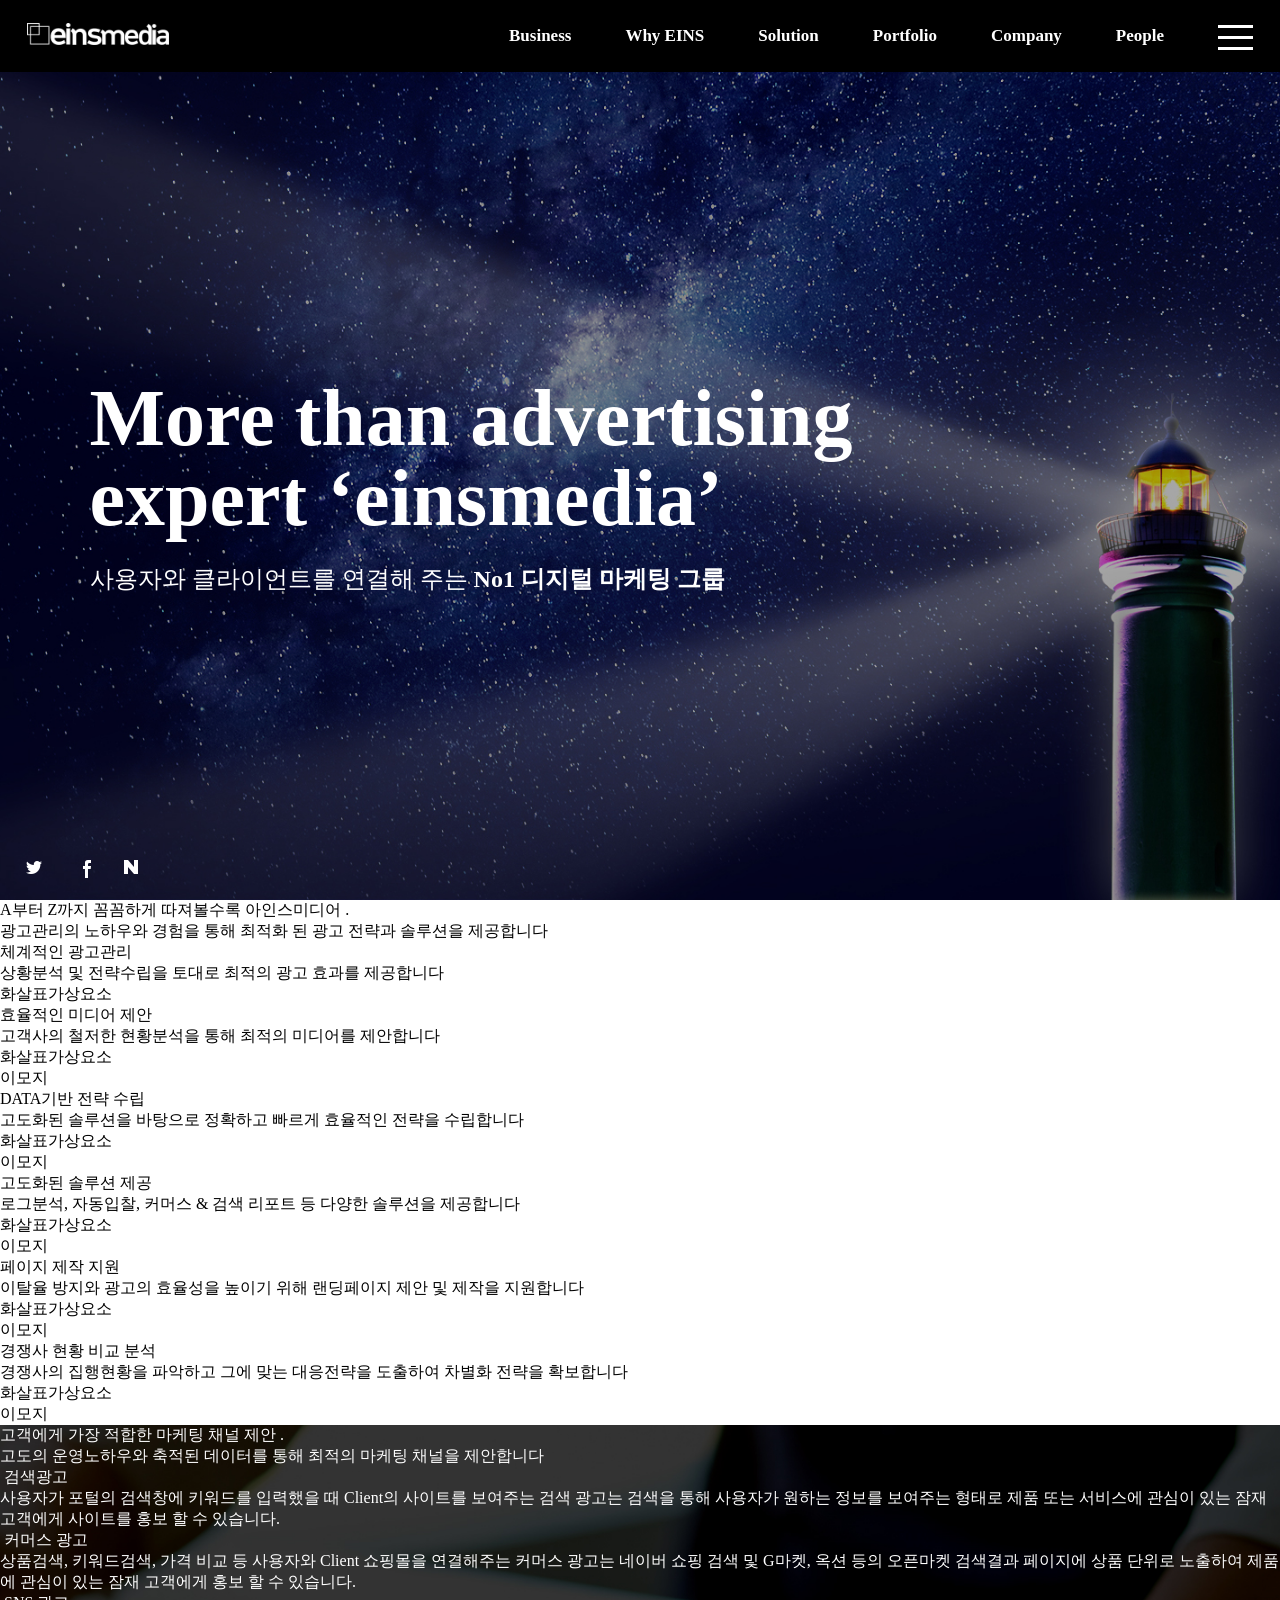
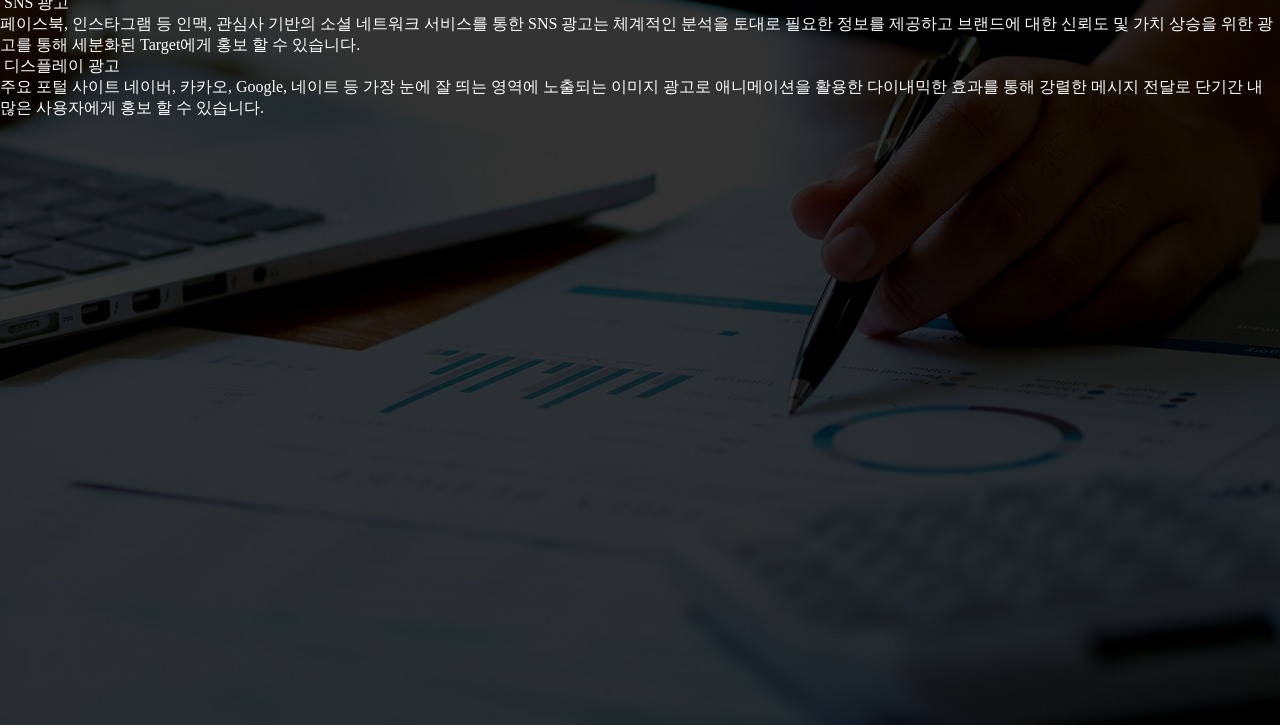
==== ClonePage/index.html @ e65592a7 "ClonePage" ====
<!DOCTYPE html>
<html lang="ko">
<head>
    <meta charset="UTF-8">
    <meta name="viewport" content="width=device-width, initial-scale=1.0">
    <title>Clone page</title>
    <link rel="stylesheet" href="./css/common.css">  
</head>
<body>
    <header class="header">
      <div class="logo-wrap">
        <a href="#">
          <img src="images/brading_20200506.png" class="logo-image" alt="einsmedialogo">
        </a>
        <ul class="nav">
          <li><a href="#">Business</a></li>
          <li><a href="#">Why EINS</a></li>
          <li> <a href="#">Solution</a></li>
          <li><a href="#">Portfolio</a></li>
          <li><a href="#">Company</a></li>
          <li><a href="#">People</a></li>
          <li><a href="#"><span class="nav-bar"></span></a></li>
        </ul>
      </div>
    </header>

    <section class="bg-img">
      <div class="phrase">
        <h2>More than advertising expert ‘einsmedia’</h2>
        <p>사용자와 클라이언트를 연결해 주는 <strong>No1 디지털 마케팅 그룹</strong></p>
      </div>
      <div class="sns">
        <ul class="sns-list">
          <li>
            <a href="#" target="_blank">
              <img src="images/ic_tw.png" alt="Twitter">
            </a>
          </li>
          <li>
            <a href="#" target="_blank">
              <img src="images/ic_fb.png" alt="Facebook">
            </a>
          </li>
          <li>
            <a href="#" target="_blank">
              <img src="images/ic_nv.png" alt="Naver">
          </li>
        </ul>
      </div>
    </section>
    
    <section class="solution">
      <h2>A부터 Z까지 꼼꼼하게 따져볼수록 아인스미디어 <span>.</span></h2>
      <div class="content-box">
        <div>
          <!--막대기 가상요소 추가  -->
          <p>광고관리의 노하우와 경험을 통해 최적화 된 광고 전략과
            솔루션을 제공합니다</p>
        </div>
        <ul>
          <li>
            <a href="">
              <div>
                <h3>체계적인 광고관리</h3>
                <p>상황분석 및 전략수립을 토대로 최적의 광고 효과를 제공합니다</p>
                <span>화살표가상요소 </span>
              </div>
            </a>
            </li>
            <li>
              <a href="">
                <div>
                  <h3>효율적인 미디어 제안</h3>
                  <p>고객사의 철저한 현황분석을 통해 최적의 미디어를 제안합니다 </p>
                  <div>화살표가상요소 </div>
                  <span>이모지  </span>
                </div>
              </a>
            </li>
            <li>
              <a href="">
                <div>
                  <h3>DATA기반 전략 수립</h3>
                  <p>고도화된 솔루션을 바탕으로 정확하고 빠르게 효율적인 전략을 수립합니다 </p>
                  <div>화살표가상요소 </div>
                  <span>이모지  </span>
                </div>
              </a>
            </li>
            <li>
              <a href="">
                <div>
                  <h3>고도화된 솔루션 제공</h3>
                  <p>로그분석, 자동입찰, 커머스 & 검색 리포트 등 다양한 솔루션을 제공합니다 </p>
                  <div>화살표가상요소 </div>
                  <span>이모지  </span>
                </div>
              </a>
            </li>
            <li>
              <a href="">
                <div>
                  <h3>페이지 제작 지원</h3>
                  <p>이탈율 방지와 광고의 효율성을 높이기 위해 랜딩페이지 제안 및 제작을 지원합니다  </p>
                  <div>화살표가상요소 </div>
                  <span>이모지  </span>
                </div>
              </a>
            </li>
            <li>
              <a href="">
                <div>
                  <h3>경쟁사 현황 비교 분석</h3>
                  <p>경쟁사의 집행현황을 파악하고 그에 맞는 대응전략을 도출하여 차별화 전략을 확보합니다 </p>
                  <div>화살표가상요소 </div>
                  <span>이모지  </span>
                </div>
              </a>
            </li>
  
        </ul>
      </div>
    </section>

    <section class="suggestion">
      <div>
        <div>
          <h2>고객에게 가장 적합한
            마케팅 채널 제안 <span>.</span></h2>
              <!--막대기 가상요소 추가  -->
              <p>고도의 운영노하우와 축적된 데이터를 통해
                최적의 마케팅 채널을 제안합니다</p>
        </div>
        <ul>
          <li>
            <a href="">
              <img src="" alt="">
              <strong>검색광고</strong>
              <p>사용자가 포털의 검색창에 키워드를 입력했을 때 Client의 사이트를 보여주는 검색 광고는 검색을 통해
								사용자가 원하는 정보를 보여주는 형태로 제품 또는 서비스에 관심이 있는 잠재 고객에게 사이트를 홍보 할 수 있습니다.
							</p>
            </a>
          </li>
          <li>
            <a href="">
              <img src="" alt="">
              <strong>커머스 광고</strong>
              <p>상품검색, 키워드검색, 가격 비교 등 사용자와 Client 쇼핑몰을 연결해주는 커머스 광고는 네이버 쇼핑 검색 및
								G마켓, 옥션 등의 오픈마켓 검색결과 페이지에 상품 단위로 노출하여 제품에 관심이 있는 잠재 고객에게 홍보 할 수 있습니다.
							</p>
            </a>
          </li>
          <li>
            <a href="">
              <img src="" alt="">
              <strong>SNS 광고</strong>
              <p>페이스북, 인스타그램 등 인맥, 관심사 기반의 소셜 네트워크 서비스를 통한 SNS 광고는 체계적인 분석을 토대로
								필요한 정보를 제공하고 브랜드에 대한 신뢰도 및 가치 상승을 위한 광고를 통해 세분화된 Target에게 홍보 할 수 있습니다.
							</p>
            </a>
          </li>
          <li>
            <a href="">
              <img src="" alt="">
              <strong>디스플레이 광고</strong>
              <p>주요 포털 사이트 네이버, 카카오, Google, 네이트 등 가장 눈에 잘 띄는 영역에 노출되는 이미지 광고로 애니메이션을 활용한
								다이내믹한 효과를 통해 강렬한 메시지 전달로 단기간 내 많은 사용자에게 홍보 할 수 있습니다.
							</p>
            </a>
          </li>
        </ul>
      </div>

    </section>
</body>
</html>
---- ClonePage/css/common.css ----
@charset "UTF-8";
.logo-wrap a {
  padding: 27px;
}

.nav {
  display: flex;
}

.nav-bar {
  position: relative;
  display: inline-block;
  width: 35px;
  height: 3px;
  background-color: #fff;
  vertical-align: middle;
}

.nav-bar::after {
  content: "";
  position: relative;
  display: inline-block;
  width: 35px;
  height: 3px;
  background-color: #fff;
  bottom: 21px;
}

.nav-bar::before {
  content: "";
  position: relative;
  display: inline-block;
  width: 35px;
  height: 3px;
  background-color: #fff;
  bottom: 23px;
}

.logo-wrap {
  position: fixed;
  width: 100%;
  background: #000;
  height: 72px;
  color: #fff;
  display: flex;
  align-items: center;
  justify-content: space-between;
  font-weight: bold;
  font-size: 17px;
  z-index: 10;
}

.logo-image {
  width: 142px;
  height: 22px;
}

.bg-img {
  background: url(../images/mvis_01.jpg) no-repeat center center/cover;
  height: 100vh;
}

.phrase {
  position: absolute;
  color: white;
  top: 54%;
  left: 38%;
  transform: translateX(-50%) translateY(-50%);
}

.phrase h2 {
  font-size: 5em;
  font-weight: 900;
  line-height: 80px;
}

.phrase p {
  font-size: 1.5em;
  margin-top: 25px;
  font-weight: 500;
}

.phrase strong {
  font-weight: 600;
}

.sns {
  width: 15%;
  position: absolute;
  bottom: 10px;
  left: 5px;
}

.sns-list {
  display: flex;
  justify-content: space-around;
  margin: 8px;
}

.sns-list li a img {
  width: 50%;
}

.suggestion {
  background: url(../images/business_02.jpg) no-repeat center center/cover;
  height: 100vh;
  color: #fff;
}

/* 
    원래 css 주석문
*/
body, h1, h2, h3, h4, h5, h6, p, dl, dt, dd, ul, ol, li,
blockquote, fieldset {
  margin: 0;
  padding: 0;
}

a {
  text-decoration: none;
  color: inherit;
}

mark {
  background-color: transparent;
  color: inherit;
}

h1, h2, h3, h4, h5, h6 {
  font-size: inherit;
}

h1, h2, h3, h4, h5, h6, strong, b, th {
  font-weight: inherit;
}

ul, ol, li {
  list-style: none;
}

i, em, address {
  font-style: inherit;
}

table {
  border-spacing: 0;
  border-collapse: collapse;
}

th, td {
  border: 1px solid red;
}

fieldset {
  border: none;
  /* border:0 */
  /* border: width style color */
}

input[type=text]::placeholder {
  color: olive;
  font-style: italic;
}

input[type=text]:focus {
  background-color: olive;
  color: #fff;
}

button {
  cursor: pointer;
}

.blind, hr, legend {
  position: absolute;
  clip: rect(0 0 0 0);
  width: 1px;
  height: 1px;
  margin: -1px;
  overflow: hidden;
}

q:before,
q:after {
  content: "";
}

/*# sourceMappingURL=common.css.map */
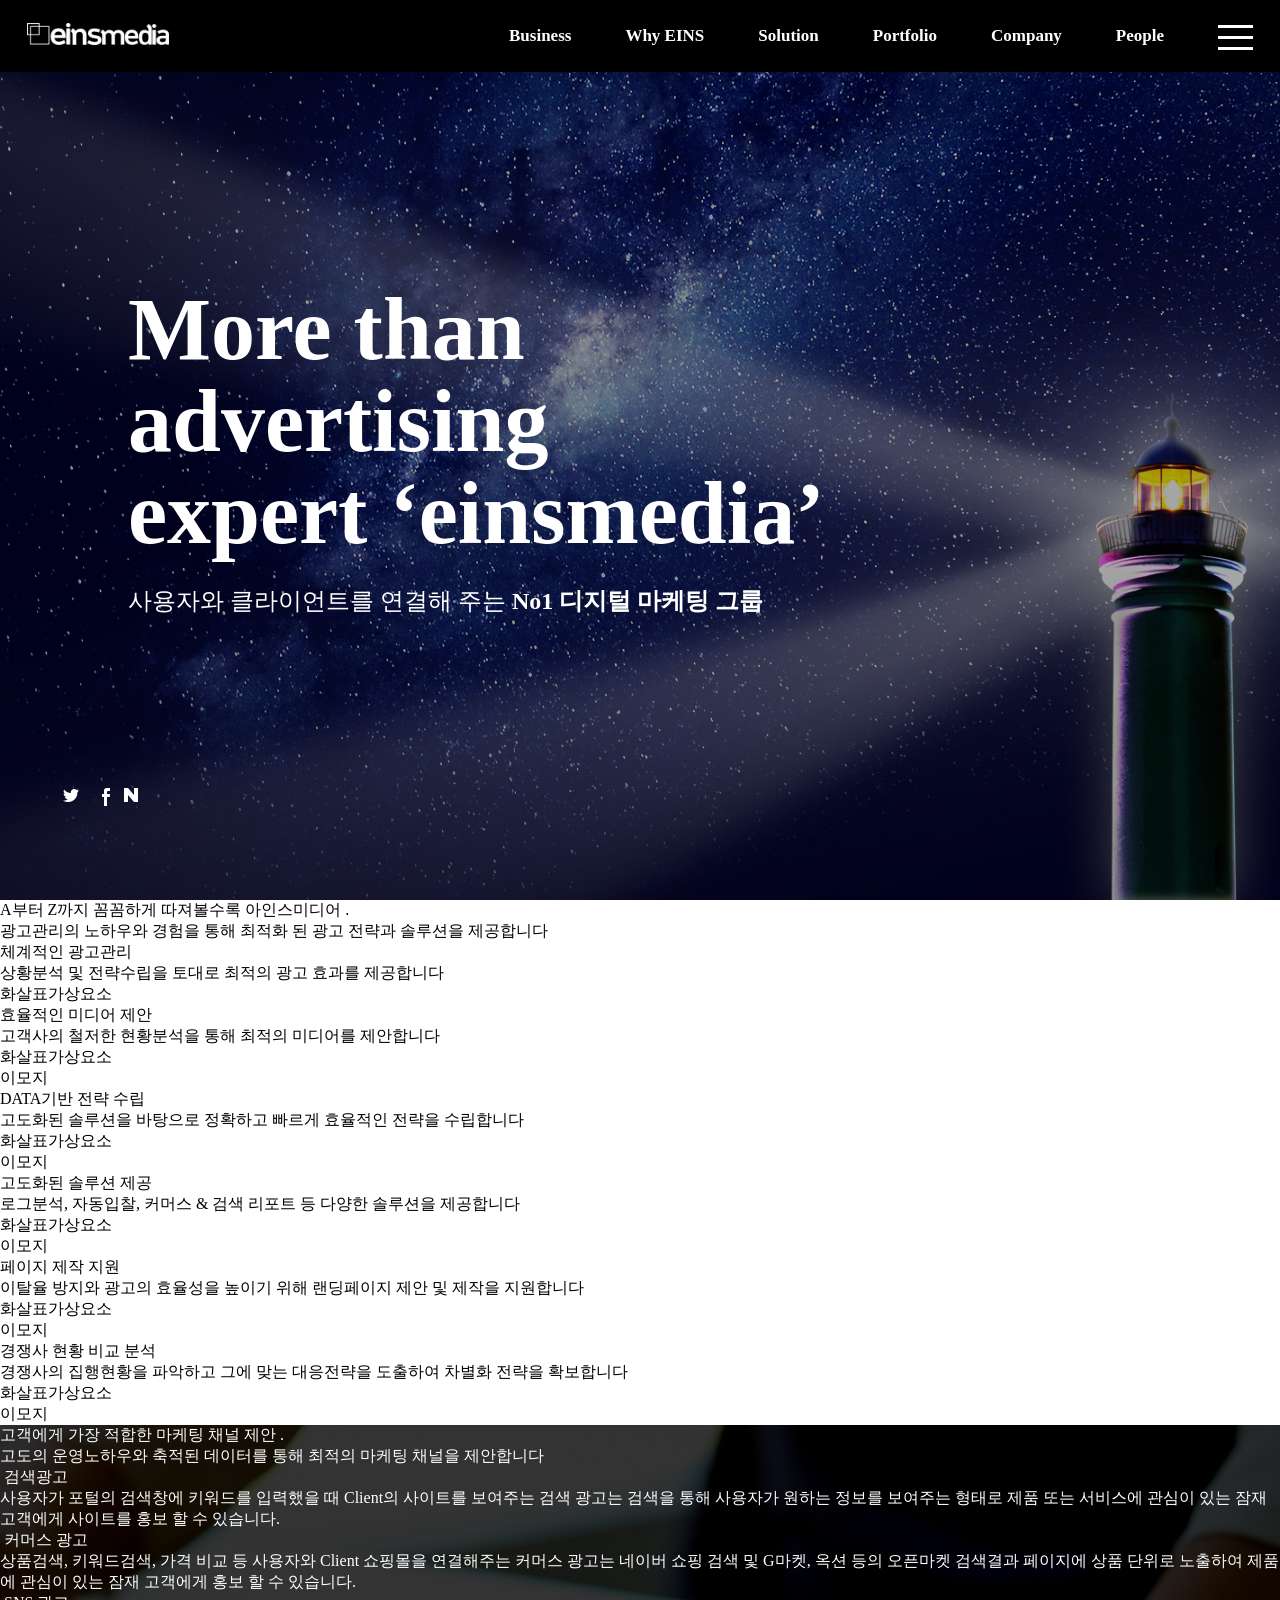
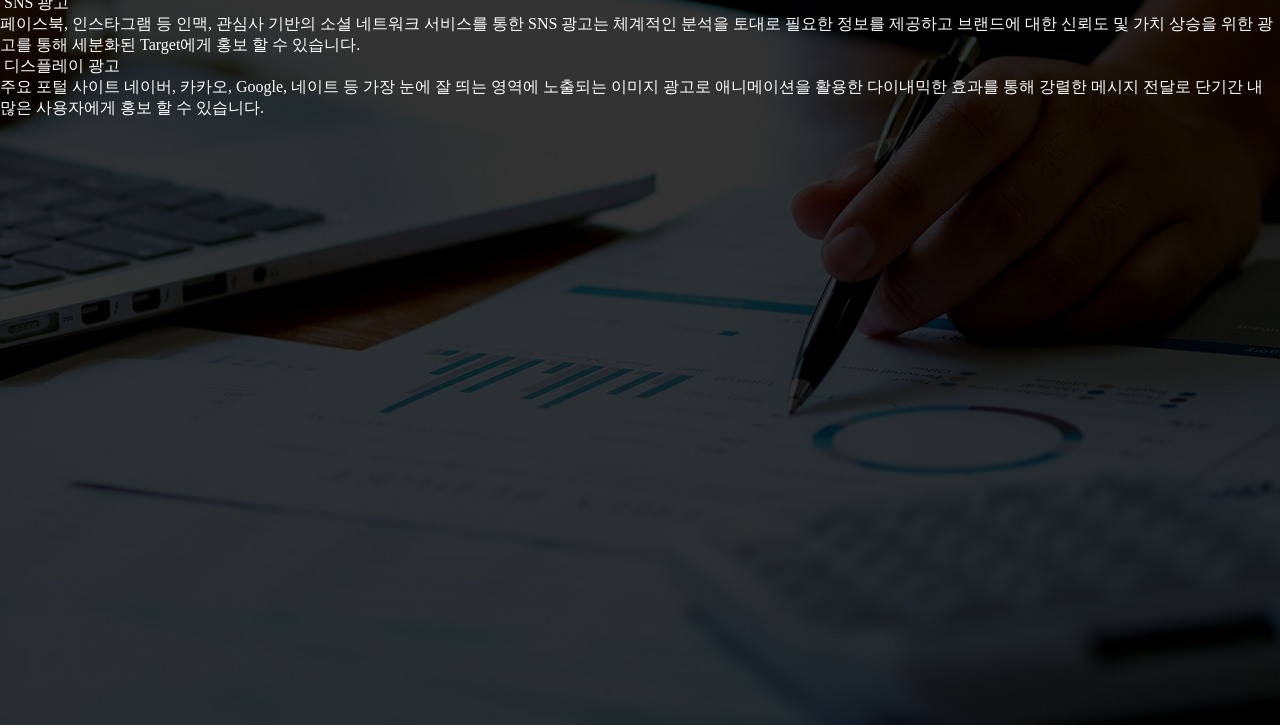
==== commit 5fe42e5b: "ClonePage" ====
--- a/ClonePage/index.html
+++ b/ClonePage/index.html
@@ -26,7 +26,7 @@
 
     <section class="bg-img">
       <div class="phrase">
-        <h2>More than advertising expert ‘einsmedia’</h2>
+        <h2>More than advertising <br> expert ‘einsmedia’</h2>
         <p>사용자와 클라이언트를 연결해 주는 <strong>No1 디지털 마케팅 그룹</strong></p>
       </div>
       <div class="sns">
@@ -170,7 +170,6 @@
           </li>
         </ul>
       </div>
-
     </section>
 </body>
 </html>
--- a/ClonePage/css/common.css
+++ b/ClonePage/css/common.css
@@ -63,15 +63,15 @@
 .phrase {
   position: absolute;
   color: white;
-  top: 54%;
-  left: 38%;
+  top: 50%;
+  left: 40%;
   transform: translateX(-50%) translateY(-50%);
 }
 
 .phrase h2 {
-  font-size: 5em;
+  font-size: 5.5em;
   font-weight: 900;
-  line-height: 80px;
+  line-height: 92px;
 }
 
 .phrase p {
@@ -87,14 +87,14 @@
 .sns {
   width: 15%;
   position: absolute;
-  bottom: 10px;
-  left: 5px;
+  bottom: 45px;
+  left: 15px;
 }
 
 .sns-list {
   display: flex;
   justify-content: space-around;
-  margin: 8px;
+  margin: 45px;
 }
 
 .sns-list li a img {
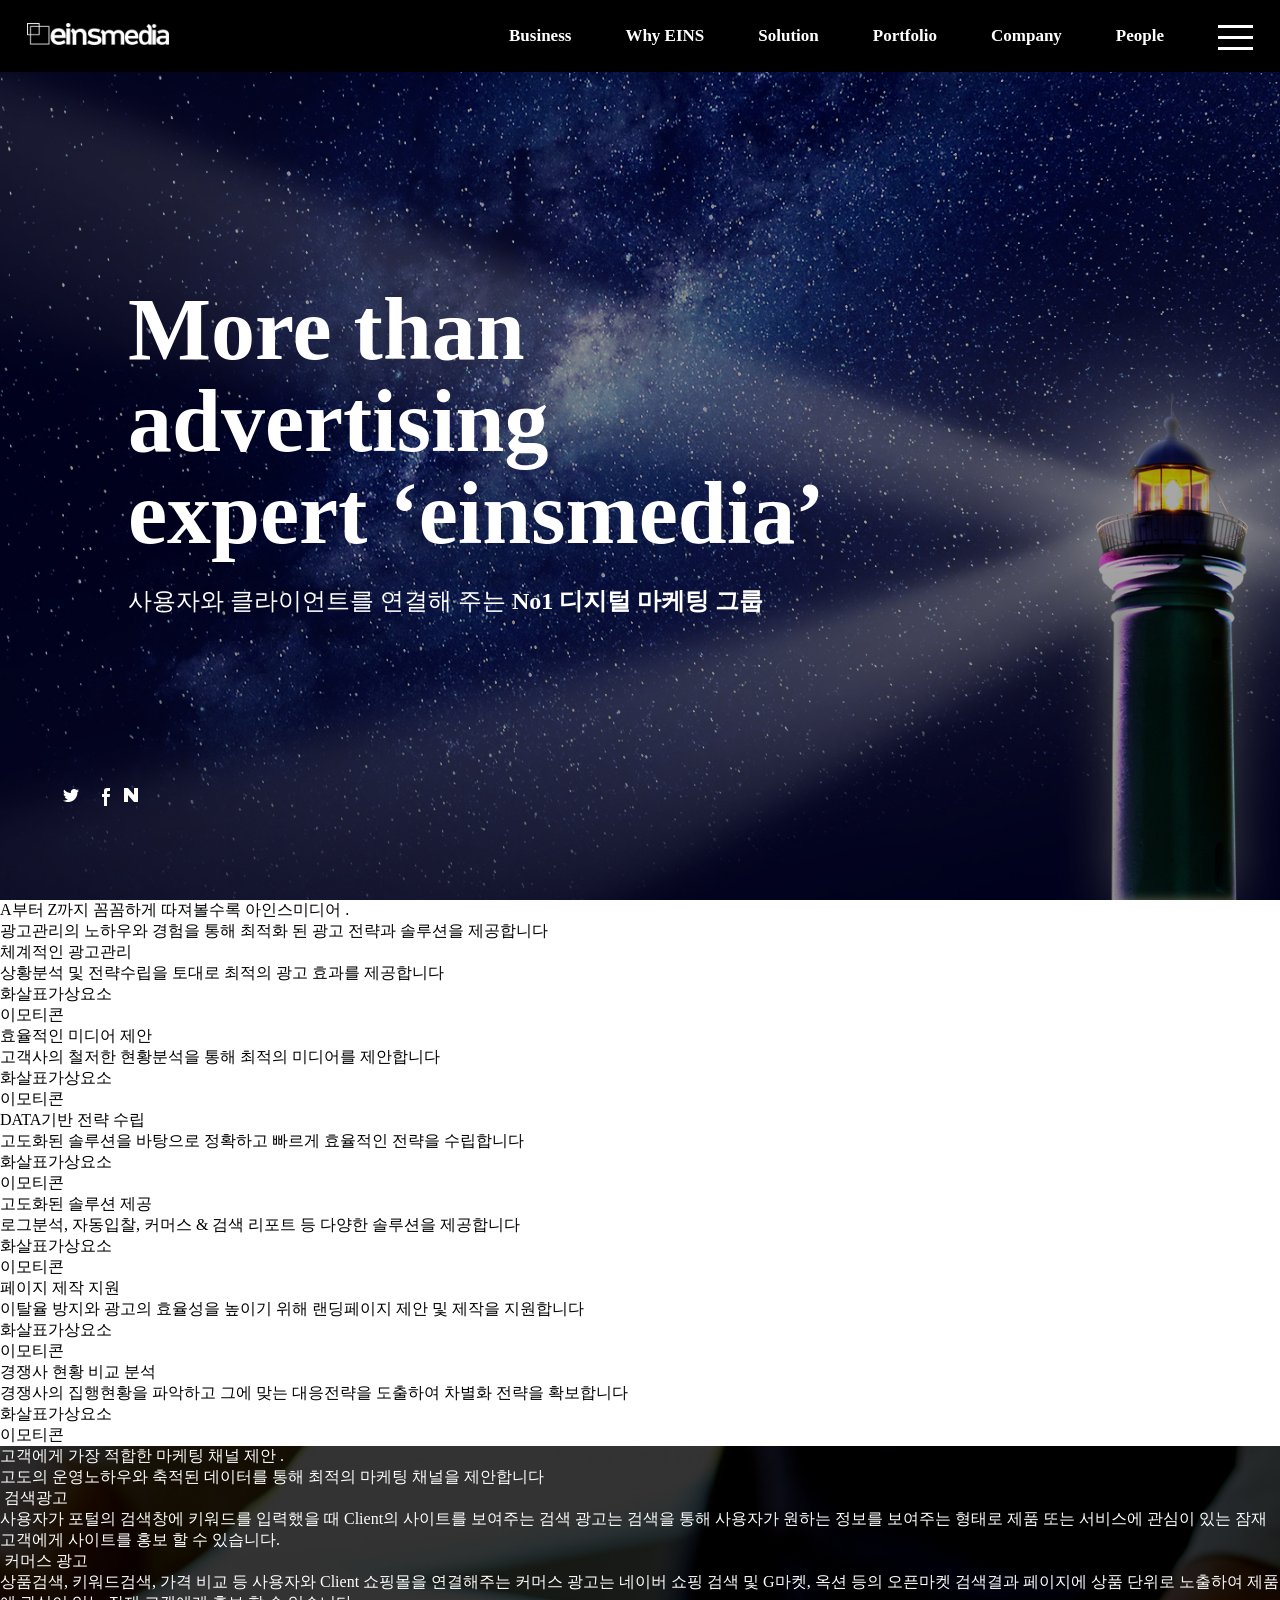
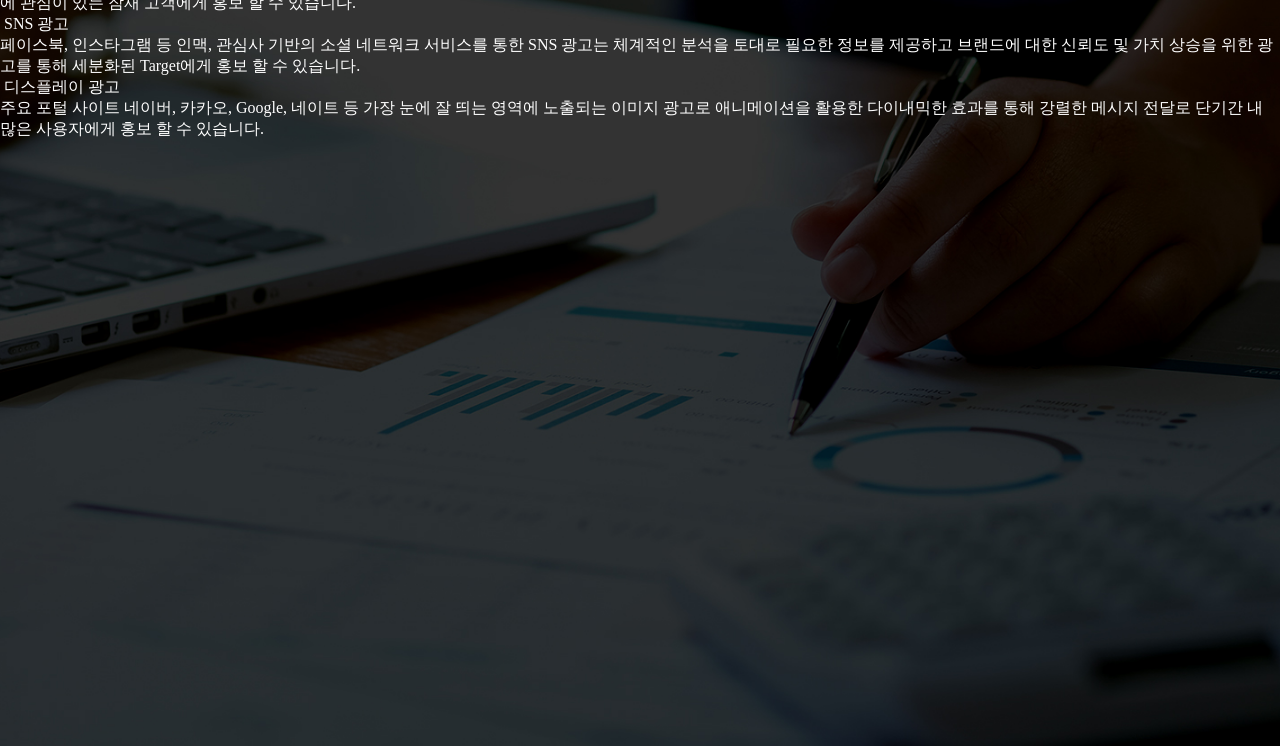
==== commit 6bf47d3c: "🔥 removecode" ====
--- a/ClonePage/index.html
+++ b/ClonePage/index.html
@@ -7,10 +7,10 @@
     <link rel="stylesheet" href="./css/common.css">  
 </head>
 <body>
-    <header class="header">
+    <header>
       <div class="logo-wrap">
         <a href="#">
-          <img src="images/brading_20200506.png" class="logo-image" alt="einsmedialogo">
+          <img src="images/brading_20200506.png" class="logo-image" alt="로고이미지">
         </a>
         <ul class="nav">
           <li><a href="#">Business</a></li>
@@ -63,7 +63,8 @@
               <div>
                 <h3>체계적인 광고관리</h3>
                 <p>상황분석 및 전략수립을 토대로 최적의 광고 효과를 제공합니다</p>
-                <span>화살표가상요소 </span>
+                <div>화살표가상요소 </div>
+                <span>이모티콘</span>
               </div>
             </a>
             </li>
@@ -73,7 +74,7 @@
                   <h3>효율적인 미디어 제안</h3>
                   <p>고객사의 철저한 현황분석을 통해 최적의 미디어를 제안합니다 </p>
                   <div>화살표가상요소 </div>
-                  <span>이모지  </span>
+                  <span>이모티콘</span>
                 </div>
               </a>
             </li>
@@ -83,7 +84,7 @@
                   <h3>DATA기반 전략 수립</h3>
                   <p>고도화된 솔루션을 바탕으로 정확하고 빠르게 효율적인 전략을 수립합니다 </p>
                   <div>화살표가상요소 </div>
-                  <span>이모지  </span>
+                  <span>이모티콘 </span>
                 </div>
               </a>
             </li>
@@ -93,7 +94,7 @@
                   <h3>고도화된 솔루션 제공</h3>
                   <p>로그분석, 자동입찰, 커머스 & 검색 리포트 등 다양한 솔루션을 제공합니다 </p>
                   <div>화살표가상요소 </div>
-                  <span>이모지  </span>
+                  <span>이모티콘</span>
                 </div>
               </a>
             </li>
@@ -103,7 +104,7 @@
                   <h3>페이지 제작 지원</h3>
                   <p>이탈율 방지와 광고의 효율성을 높이기 위해 랜딩페이지 제안 및 제작을 지원합니다  </p>
                   <div>화살표가상요소 </div>
-                  <span>이모지  </span>
+                  <span>이모티콘</span>
                 </div>
               </a>
             </li>
@@ -113,11 +114,10 @@
                   <h3>경쟁사 현황 비교 분석</h3>
                   <p>경쟁사의 집행현황을 파악하고 그에 맞는 대응전략을 도출하여 차별화 전략을 확보합니다 </p>
                   <div>화살표가상요소 </div>
-                  <span>이모지  </span>
+                  <span>이모티콘</span>
                 </div>
               </a>
             </li>
-  
         </ul>
       </div>
     </section>
@@ -136,18 +136,16 @@
             <a href="">
               <img src="" alt="">
               <strong>검색광고</strong>
-              <p>사용자가 포털의 검색창에 키워드를 입력했을 때 Client의 사이트를 보여주는 검색 광고는 검색을 통해
-								사용자가 원하는 정보를 보여주는 형태로 제품 또는 서비스에 관심이 있는 잠재 고객에게 사이트를 홍보 할 수 있습니다.
-							</p>
+              <p>사용자가 포털의 검색창에 키워드를 입력했을 때 Client의 사이트를 보여주는 검색 광고는 검색을 통해 
+                사용자가 원하는 정보를 보여주는 형태로 제품 또는 서비스에 관심이 있는 잠재 고객에게 사이트를 홍보 할 수 있습니다.</p>
             </a>
           </li>
           <li>
             <a href="">
               <img src="" alt="">
               <strong>커머스 광고</strong>
-              <p>상품검색, 키워드검색, 가격 비교 등 사용자와 Client 쇼핑몰을 연결해주는 커머스 광고는 네이버 쇼핑 검색 및
-								G마켓, 옥션 등의 오픈마켓 검색결과 페이지에 상품 단위로 노출하여 제품에 관심이 있는 잠재 고객에게 홍보 할 수 있습니다.
-							</p>
+              <p>상품검색, 키워드검색, 가격 비교 등 사용자와 Client 쇼핑몰을 연결해주는 커머스 광고는 네이버 쇼핑 검색 및 G마켓, 옥션 등의 
+                오픈마켓 검색결과 페이지에 상품 단위로 노출하여 제품에 관심이 있는 잠재 고객에게 홍보 할 수 있습니다.</p>
             </a>
           </li>
           <li>
@@ -155,8 +153,7 @@
               <img src="" alt="">
               <strong>SNS 광고</strong>
               <p>페이스북, 인스타그램 등 인맥, 관심사 기반의 소셜 네트워크 서비스를 통한 SNS 광고는 체계적인 분석을 토대로
-								필요한 정보를 제공하고 브랜드에 대한 신뢰도 및 가치 상승을 위한 광고를 통해 세분화된 Target에게 홍보 할 수 있습니다.
-							</p>
+								필요한 정보를 제공하고 브랜드에 대한 신뢰도 및 가치 상승을 위한 광고를 통해 세분화된 Target에게 홍보 할 수 있습니다.</p>
             </a>
           </li>
           <li>
@@ -164,8 +161,7 @@
               <img src="" alt="">
               <strong>디스플레이 광고</strong>
               <p>주요 포털 사이트 네이버, 카카오, Google, 네이트 등 가장 눈에 잘 띄는 영역에 노출되는 이미지 광고로 애니메이션을 활용한
-								다이내믹한 효과를 통해 강렬한 메시지 전달로 단기간 내 많은 사용자에게 홍보 할 수 있습니다.
-							</p>
+								다이내믹한 효과를 통해 강렬한 메시지 전달로 단기간 내 많은 사용자에게 홍보 할 수 있습니다.</p>
             </a>
           </li>
         </ul>
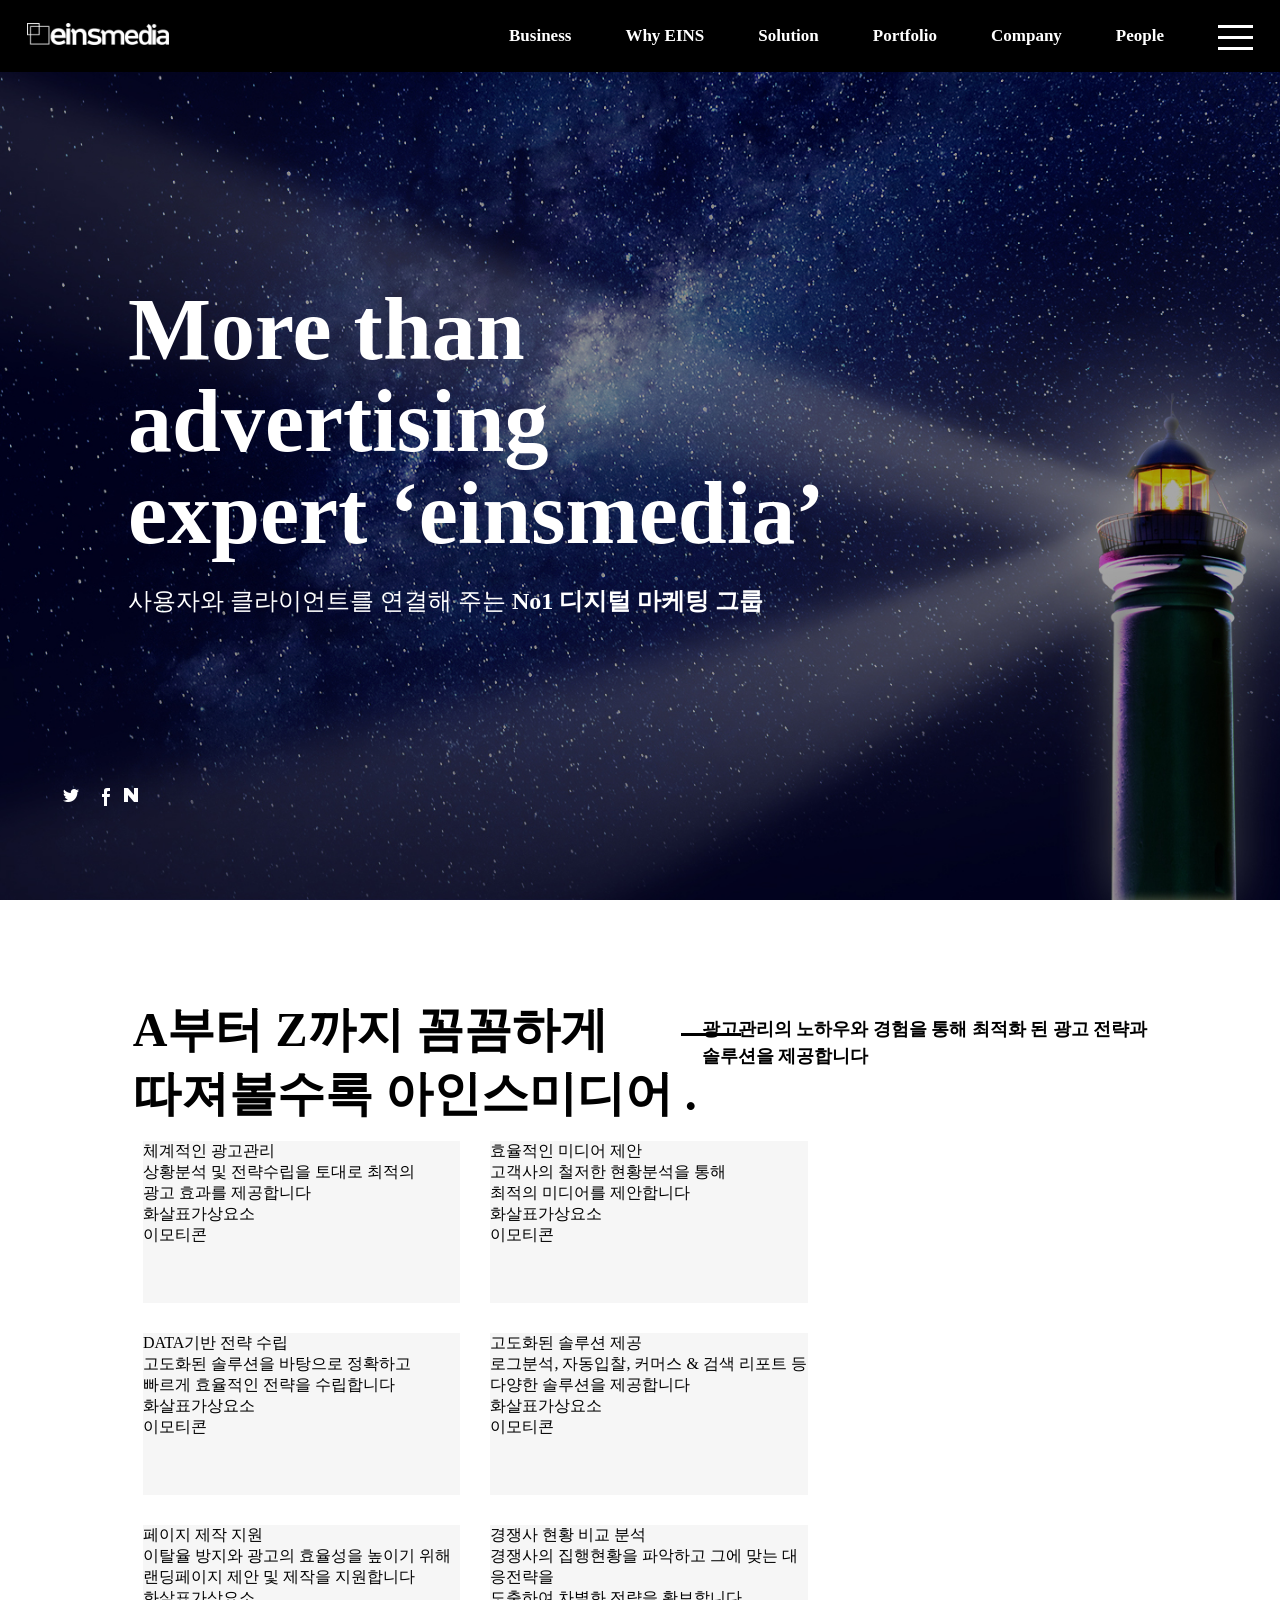
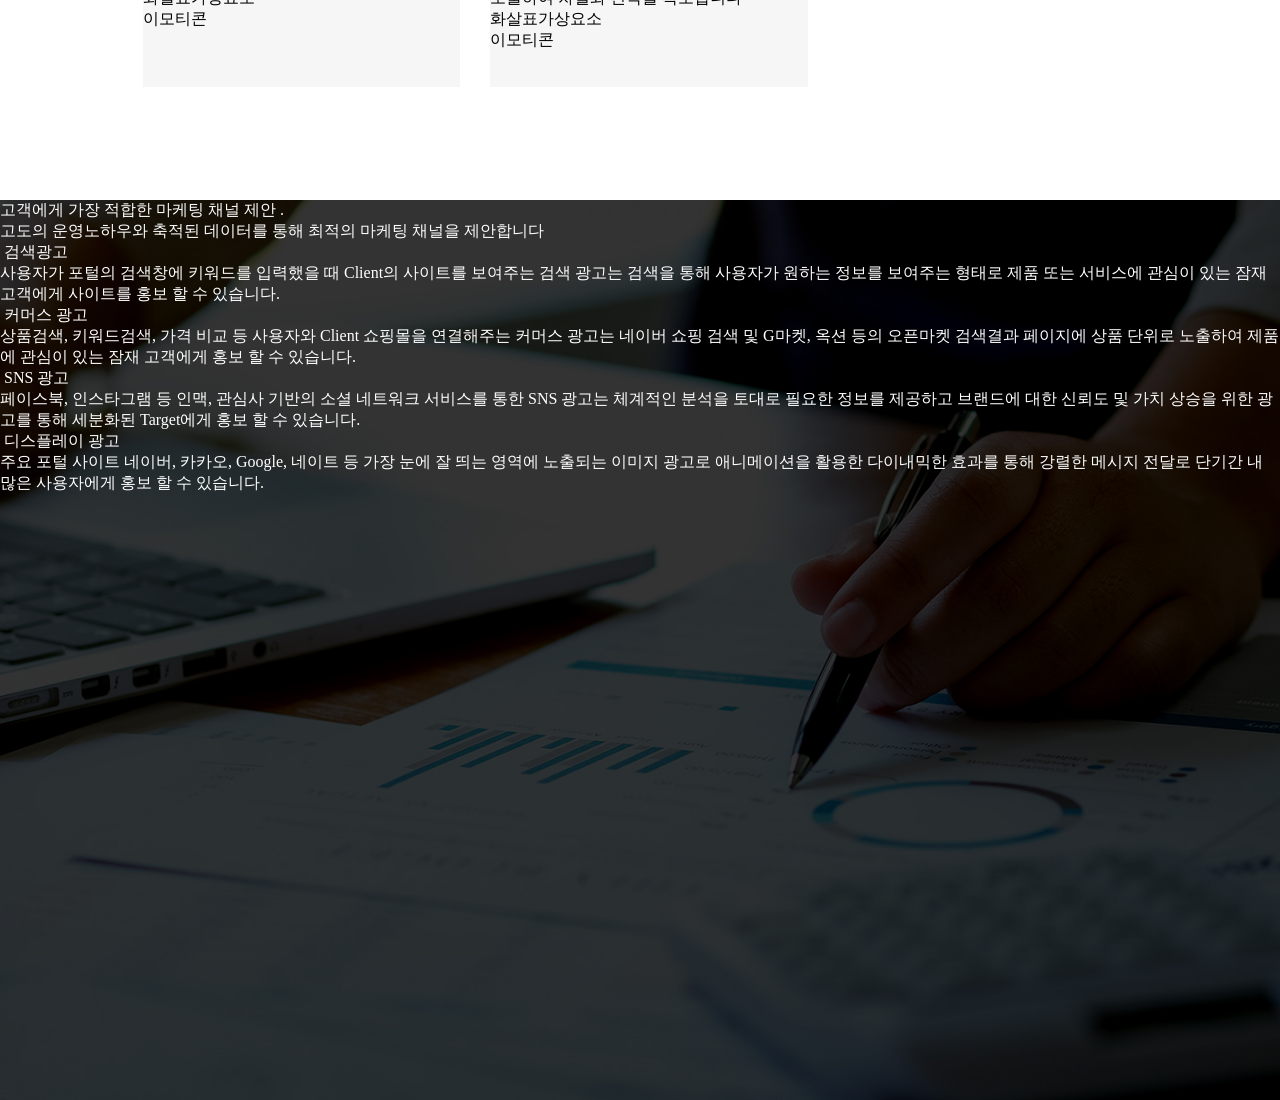
==== commit 9822abc3: "EditEinesmediaPage" ====
--- a/ClonePage/index.html
+++ b/ClonePage/index.html
@@ -48,77 +48,77 @@
         </ul>
       </div>
     </section>
-    
+
     <section class="solution">
-      <h2>A부터 Z까지 꼼꼼하게 따져볼수록 아인스미디어 <span>.</span></h2>
       <div class="content-box">
-        <div>
-          <!--막대기 가상요소 추가  -->
-          <p>광고관리의 노하우와 경험을 통해 최적화 된 광고 전략과
-            솔루션을 제공합니다</p>
+        <div class="subtitle-box">
+            <h2>A부터 Z까지 꼼꼼하게 <br> 따져볼수록 아인스미디어 <span>.</span></h2>
+            <p class="bar">광고관리의 노하우와 경험을 통해 최적화 된 광고 전략과 <br>
+              솔루션을 제공합니다</p>
+          </div>
+            <ul class="rec-list">
+              <li>
+                  <div>
+                    <a href="#">
+                    <h3>체계적인 광고관리</h3>
+                    <p>상황분석 및 전략수립을 토대로 최적의 <br> 광고 효과를 제공합니다</p>
+                    <div>화살표가상요소 </div>
+                    <span>이모티콘</span>
+                  </div>
+                </a>
+                </li>
+                <li>
+                  <a href="#">
+                    <div>
+                      <h3>효율적인 미디어 제안</h3>
+                      <p>고객사의 철저한 현황분석을 통해 <br>최적의 미디어를 제안합니다 </p>
+                      <div>화살표가상요소 </div>
+                      <span>이모티콘</span>
+                    </div>
+                  </a>
+                </li>
+                <li>
+                  <a href="#">
+                    <div>
+                      <h3>DATA기반 전략 수립</h3>
+                      <p>고도화된 솔루션을 바탕으로 정확하고<br> 빠르게 효율적인 전략을 수립합니다 </p>
+                      <div>화살표가상요소 </div>
+                      <span>이모티콘 </span>
+                    </div>
+                  </a>
+                </li>
+                <li>
+                  <a href="#">
+                    <div>
+                      <h3>고도화된 솔루션 제공</h3>
+                      <p>로그분석, 자동입찰, 커머스 & 검색 리포트 등 <br>다양한 솔루션을 제공합니다 </p>
+                      <div>화살표가상요소 </div>
+                      <span>이모티콘</span>
+                    </div>
+                  </a>
+                </li>
+                <li>
+                  <a href="#">
+                    <div>
+                      <h3>페이지 제작 지원</h3>
+                      <p>이탈율 방지와 광고의 효율성을 높이기 위해<br> 랜딩페이지 제안 및 제작을 지원합니다  </p>
+                      <div>화살표가상요소 </div>
+                      <span>이모티콘</span>
+                    </div>
+                  </a>
+                </li>
+                <li>
+                  <a href="#">
+                    <div>
+                      <h3>경쟁사 현황 비교 분석</h3>
+                      <p>경쟁사의 집행현황을 파악하고 그에 맞는 대응전략을<br> 도출하여 차별화 전략을 확보합니다 </p>
+                      <div>화살표가상요소 </div>
+                      <span>이모티콘</span>
+                    </div>
+                  </a>
+                </li>
+            </ul>
         </div>
-        <ul>
-          <li>
-            <a href="">
-              <div>
-                <h3>체계적인 광고관리</h3>
-                <p>상황분석 및 전략수립을 토대로 최적의 광고 효과를 제공합니다</p>
-                <div>화살표가상요소 </div>
-                <span>이모티콘</span>
-              </div>
-            </a>
-            </li>
-            <li>
-              <a href="">
-                <div>
-                  <h3>효율적인 미디어 제안</h3>
-                  <p>고객사의 철저한 현황분석을 통해 최적의 미디어를 제안합니다 </p>
-                  <div>화살표가상요소 </div>
-                  <span>이모티콘</span>
-                </div>
-              </a>
-            </li>
-            <li>
-              <a href="">
-                <div>
-                  <h3>DATA기반 전략 수립</h3>
-                  <p>고도화된 솔루션을 바탕으로 정확하고 빠르게 효율적인 전략을 수립합니다 </p>
-                  <div>화살표가상요소 </div>
-                  <span>이모티콘 </span>
-                </div>
-              </a>
-            </li>
-            <li>
-              <a href="">
-                <div>
-                  <h3>고도화된 솔루션 제공</h3>
-                  <p>로그분석, 자동입찰, 커머스 & 검색 리포트 등 다양한 솔루션을 제공합니다 </p>
-                  <div>화살표가상요소 </div>
-                  <span>이모티콘</span>
-                </div>
-              </a>
-            </li>
-            <li>
-              <a href="">
-                <div>
-                  <h3>페이지 제작 지원</h3>
-                  <p>이탈율 방지와 광고의 효율성을 높이기 위해 랜딩페이지 제안 및 제작을 지원합니다  </p>
-                  <div>화살표가상요소 </div>
-                  <span>이모티콘</span>
-                </div>
-              </a>
-            </li>
-            <li>
-              <a href="">
-                <div>
-                  <h3>경쟁사 현황 비교 분석</h3>
-                  <p>경쟁사의 집행현황을 파악하고 그에 맞는 대응전략을 도출하여 차별화 전략을 확보합니다 </p>
-                  <div>화살표가상요소 </div>
-                  <span>이모티콘</span>
-                </div>
-              </a>
-            </li>
-        </ul>
       </div>
     </section>
 
@@ -133,7 +133,7 @@
         </div>
         <ul>
           <li>
-            <a href="">
+            <a href="#">
               <img src="" alt="">
               <strong>검색광고</strong>
               <p>사용자가 포털의 검색창에 키워드를 입력했을 때 Client의 사이트를 보여주는 검색 광고는 검색을 통해 
@@ -141,7 +141,7 @@
             </a>
           </li>
           <li>
-            <a href="">
+            <a href="#">
               <img src="" alt="">
               <strong>커머스 광고</strong>
               <p>상품검색, 키워드검색, 가격 비교 등 사용자와 Client 쇼핑몰을 연결해주는 커머스 광고는 네이버 쇼핑 검색 및 G마켓, 옥션 등의 
@@ -149,7 +149,7 @@
             </a>
           </li>
           <li>
-            <a href="">
+            <a href="#">
               <img src="" alt="">
               <strong>SNS 광고</strong>
               <p>페이스북, 인스타그램 등 인맥, 관심사 기반의 소셜 네트워크 서비스를 통한 SNS 광고는 체계적인 분석을 토대로
@@ -157,7 +157,7 @@
             </a>
           </li>
           <li>
-            <a href="">
+            <a href="#">
               <img src="" alt="">
               <strong>디스플레이 광고</strong>
               <p>주요 포털 사이트 네이버, 카카오, Google, 네이트 등 가장 눈에 잘 띄는 영역에 노출되는 이미지 광고로 애니메이션을 활용한
@@ -167,5 +167,21 @@
         </ul>
       </div>
     </section>
+
+    <section class="analyze">
+
+    </section>
+
+    <section class="introduce">
+
+    </section>
+
+    <section class="record">
+
+    </section>
+
+    <section class="find">
+
+    </section>
 </body>
 </html>
--- a/ClonePage/css/common.css
+++ b/ClonePage/css/common.css
@@ -99,6 +99,62 @@
 
 .sns-list li a img {
   width: 50%;
+}
+
+.solution {
+  height: 100vh;
+  position: relative;
+}
+
+.solution h2 {
+  font-size: 3em;
+  font-weight: 800;
+}
+
+.subtitle-box {
+  display: flex;
+  justify-content: space-evenly;
+}
+
+.content-box {
+  width: 80%;
+  position: absolute;
+  top: 50%;
+  left: 50%;
+  transform: translateX(-50%) translateY(-50%);
+}
+
+.rec-list {
+  display: flex;
+  flex-wrap: wrap;
+  margin: 0 auto;
+}
+
+.rec-list li {
+  background-color: #f6f6f6;
+  padding: 0px;
+  height: 162px;
+  margin: 15px;
+  width: 31%;
+}
+
+.subtitle-box .bar {
+  font-size: 18px;
+  line-height: 1.5em;
+  font-weight: 600;
+  color: #000;
+  margin-top: revert;
+}
+
+.subtitle-box .bar::before {
+  content: "";
+  display: block;
+  position: absolute;
+  top: 5%;
+  left: 54%;
+  width: 60px;
+  height: 3px;
+  background: #000;
 }
 
 .suggestion {
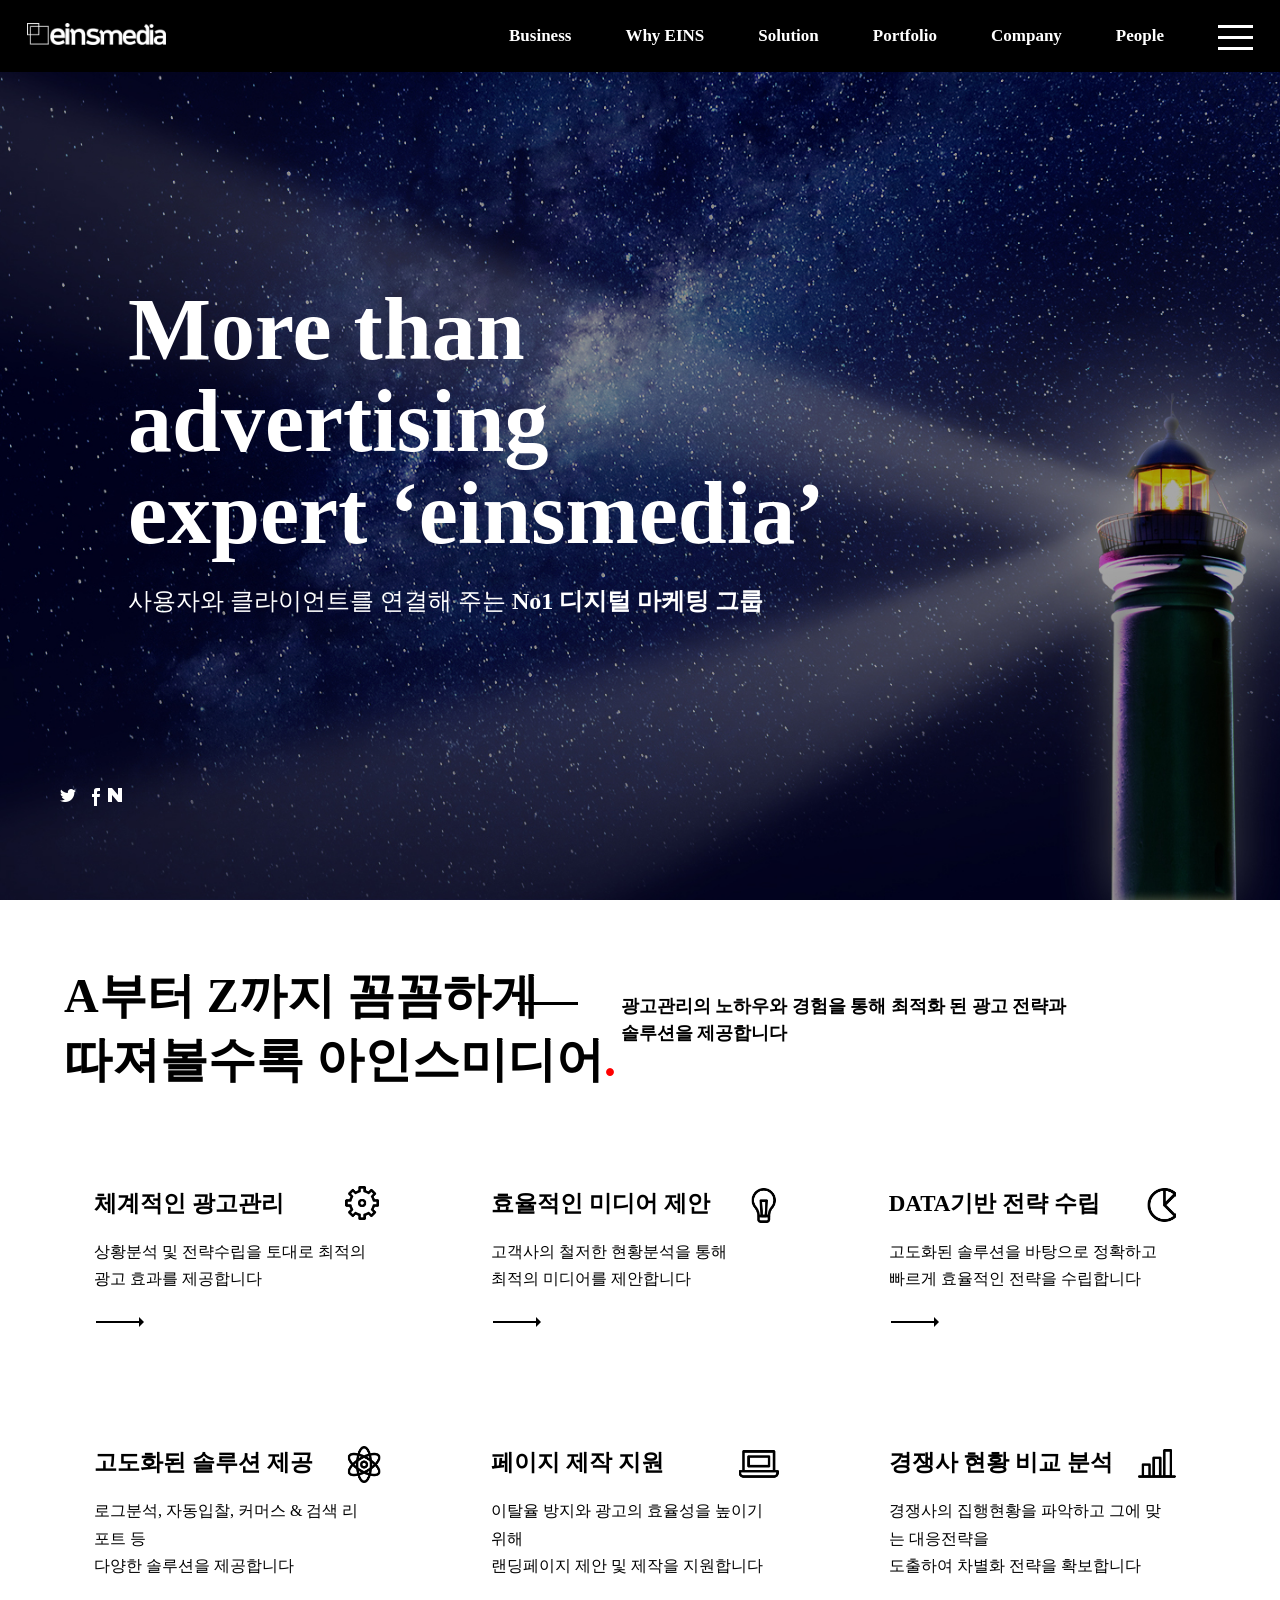
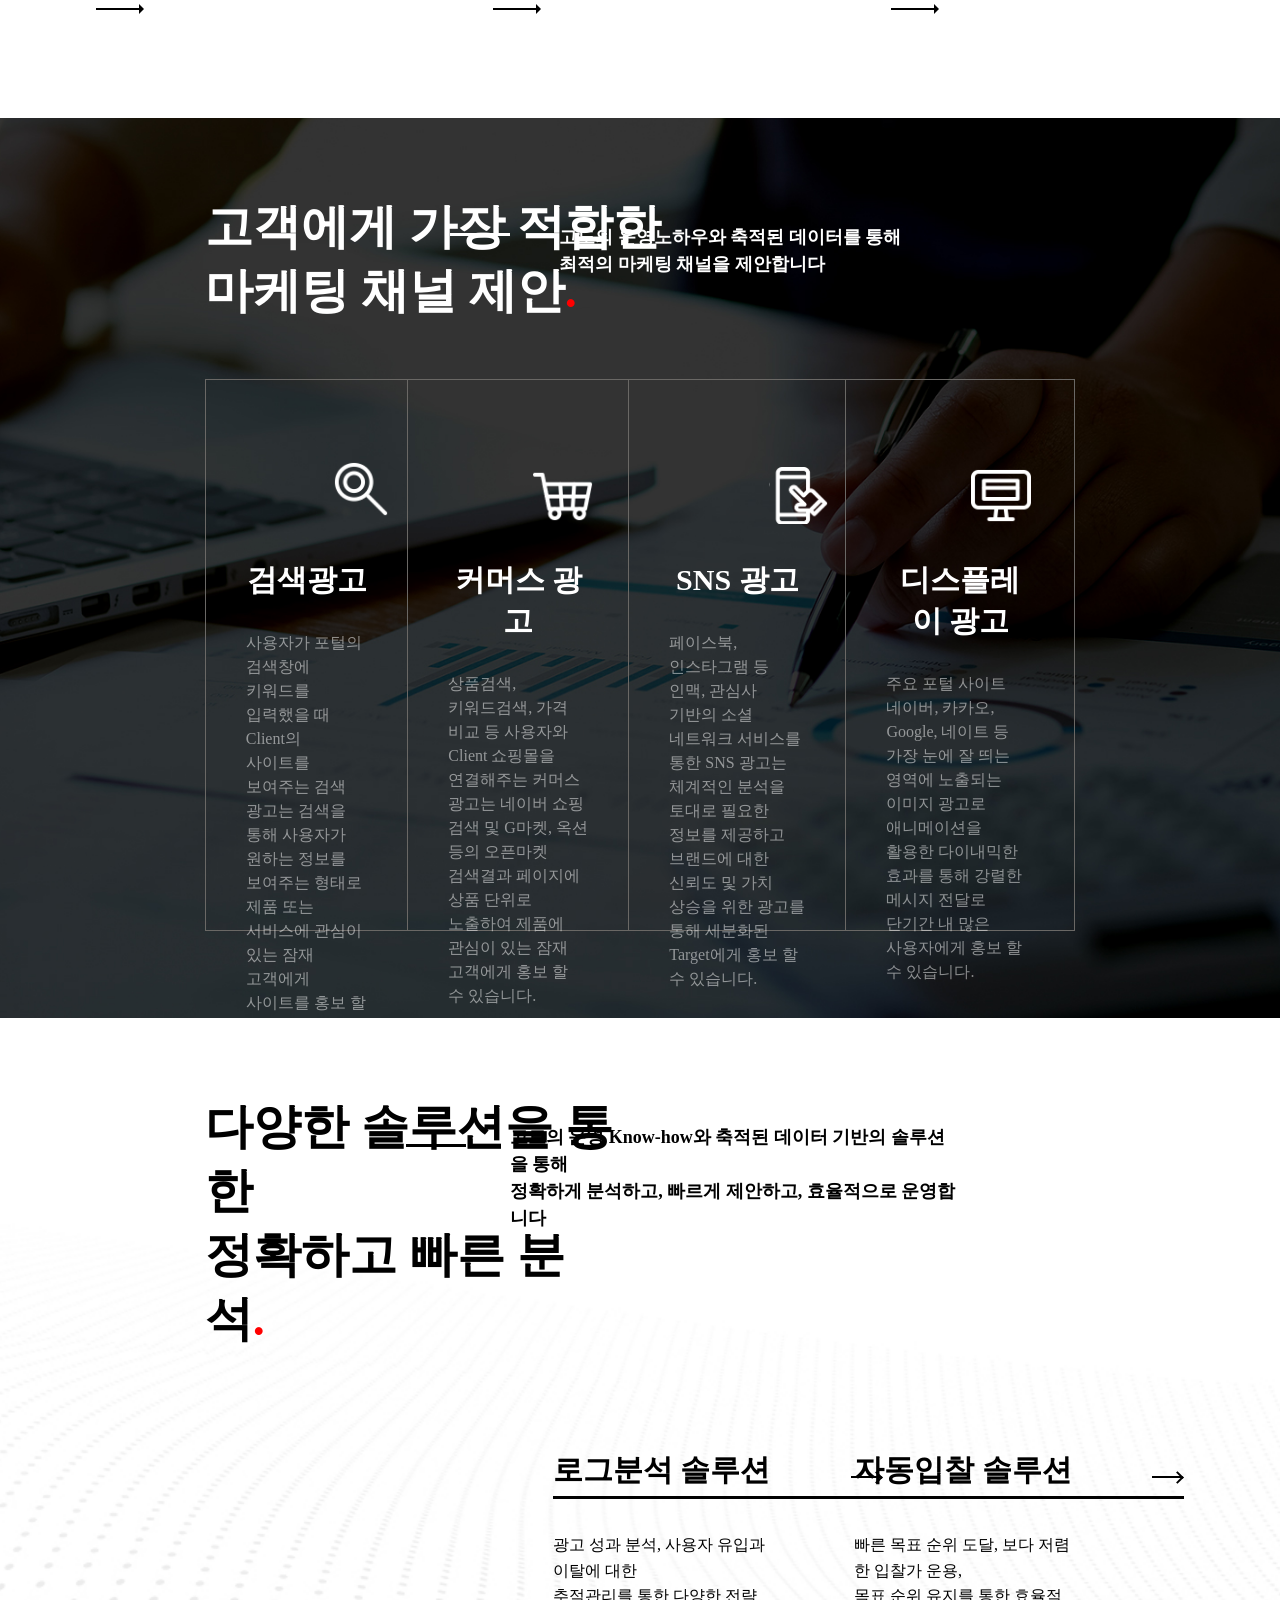
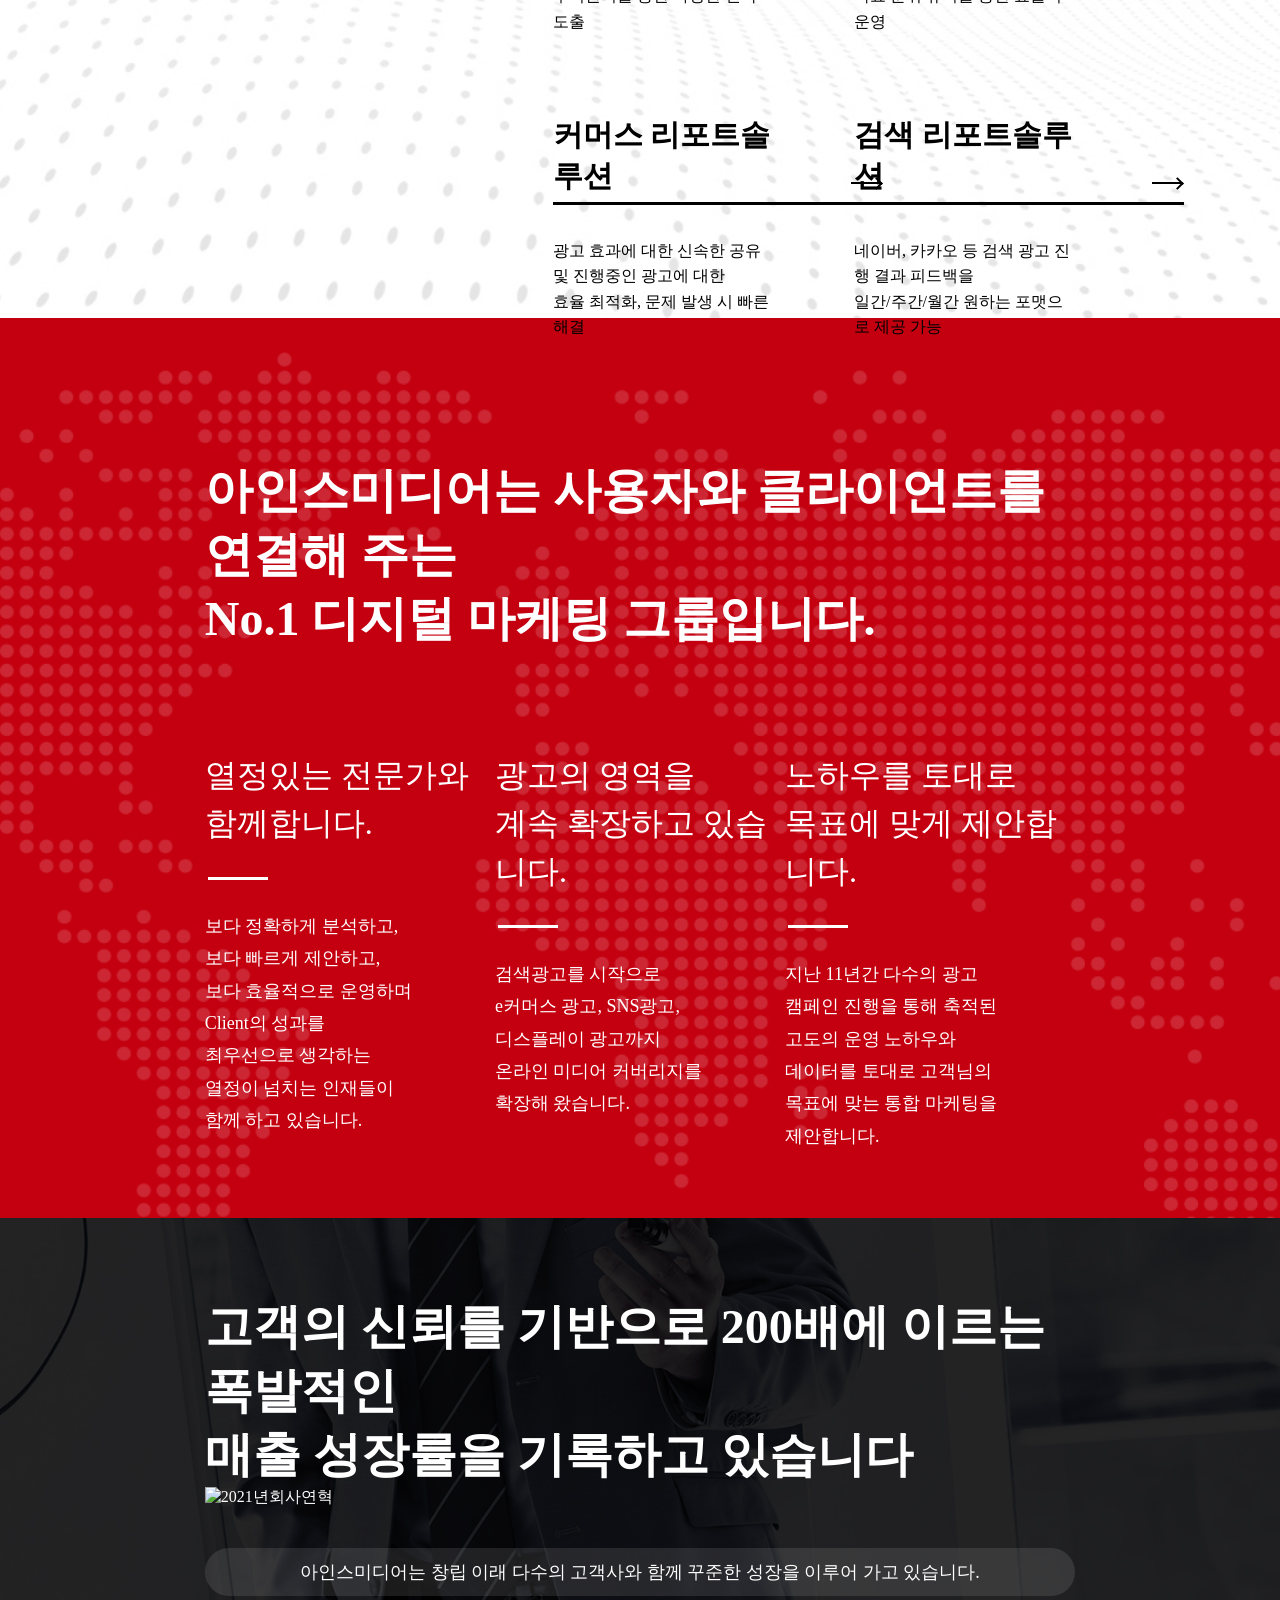
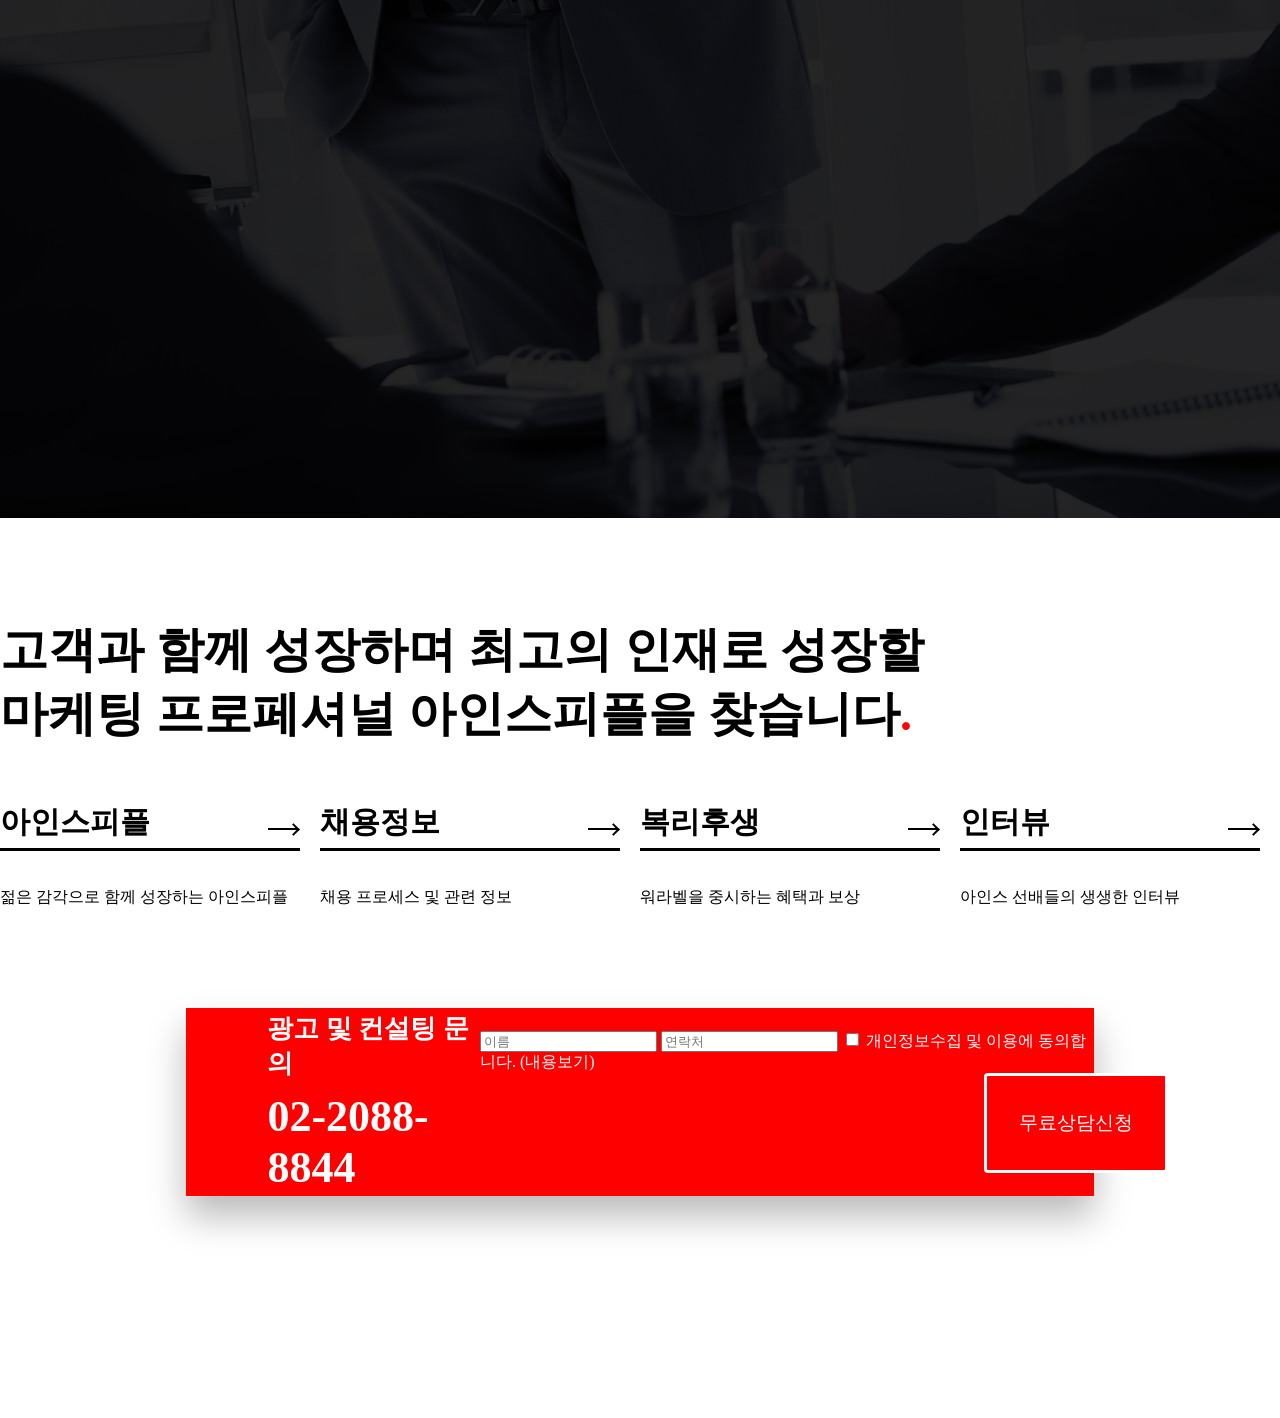
==== commit 3589e1e1: "✅ EditEinsmedia" ====
--- a/ClonePage/index.html
+++ b/ClonePage/index.html
@@ -44,6 +44,7 @@
           <li>
             <a href="#" target="_blank">
               <img src="images/ic_nv.png" alt="Naver">
+            </a>
           </li>
         </ul>
       </div>
@@ -52,19 +53,19 @@
     <section class="solution">
       <div class="content-box">
         <div class="subtitle-box">
-            <h2>A부터 Z까지 꼼꼼하게 <br> 따져볼수록 아인스미디어 <span>.</span></h2>
+            <h2>A부터 Z까지 꼼꼼하게 <br> 따져볼수록 아인스미디어</h2>
             <p class="bar">광고관리의 노하우와 경험을 통해 최적화 된 광고 전략과 <br>
               솔루션을 제공합니다</p>
           </div>
             <ul class="rec-list">
               <li>
-                  <div>
                     <a href="#">
                     <h3>체계적인 광고관리</h3>
                     <p>상황분석 및 전략수립을 토대로 최적의 <br> 광고 효과를 제공합니다</p>
-                    <div>화살표가상요소 </div>
-                    <span>이모티콘</span>
-                  </div>
+                  <span>
+                    <i class="icons"></i>
+                  </span>
+                  <div class="arrow"> </div>
                 </a>
                 </li>
                 <li>
@@ -72,8 +73,8 @@
                     <div>
                       <h3>효율적인 미디어 제안</h3>
                       <p>고객사의 철저한 현황분석을 통해 <br>최적의 미디어를 제안합니다 </p>
-                      <div>화살표가상요소 </div>
-                      <span>이모티콘</span>
+                      <span><i class="icons i2"></i></span>
+                      <div class="arrow"> </div>
                     </div>
                   </a>
                 </li>
@@ -82,8 +83,8 @@
                     <div>
                       <h3>DATA기반 전략 수립</h3>
                       <p>고도화된 솔루션을 바탕으로 정확하고<br> 빠르게 효율적인 전략을 수립합니다 </p>
-                      <div>화살표가상요소 </div>
-                      <span>이모티콘 </span>
+                      <span><i class="icons i3"></i></span>
+                      <div class="arrow"> </div>
                     </div>
                   </a>
                 </li>
@@ -92,8 +93,8 @@
                     <div>
                       <h3>고도화된 솔루션 제공</h3>
                       <p>로그분석, 자동입찰, 커머스 & 검색 리포트 등 <br>다양한 솔루션을 제공합니다 </p>
-                      <div>화살표가상요소 </div>
-                      <span>이모티콘</span>
+                      <span><i class="icons i4"></i></span>
+                      <div class="arrow"> </div>
                     </div>
                   </a>
                 </li>
@@ -102,8 +103,8 @@
                     <div>
                       <h3>페이지 제작 지원</h3>
                       <p>이탈율 방지와 광고의 효율성을 높이기 위해<br> 랜딩페이지 제안 및 제작을 지원합니다  </p>
-                      <div>화살표가상요소 </div>
-                      <span>이모티콘</span>
+                      <span><i class="icons i5"></i></span>
+                      <div class="arrow"> </div>
                     </div>
                   </a>
                 </li>
@@ -112,8 +113,8 @@
                     <div>
                       <h3>경쟁사 현황 비교 분석</h3>
                       <p>경쟁사의 집행현황을 파악하고 그에 맞는 대응전략을<br> 도출하여 차별화 전략을 확보합니다 </p>
-                      <div>화살표가상요소 </div>
-                      <span>이모티콘</span>
+                      <span><i class="icons i6"></i></span>
+                      <div class="arrow"> </div>
                     </div>
                   </a>
                 </li>
@@ -123,18 +124,16 @@
     </section>
 
     <section class="suggestion">
-      <div>
-        <div>
-          <h2>고객에게 가장 적합한
-            마케팅 채널 제안 <span>.</span></h2>
-              <!--막대기 가상요소 추가  -->
-              <p>고도의 운영노하우와 축적된 데이터를 통해
+        <div class="content-box">
+          <div class="subtitle-box">
+              <h2>고객에게 가장 적합한 <br> 마케팅 채널 제안</h2>
+              <p class="bar">고도의 운영노하우와 축적된 데이터를 통해 <br>
                 최적의 마케팅 채널을 제안합니다</p>
-        </div>
+            </div> 
         <ul>
-          <li>
+          <li class="suggest-list">
             <a href="#">
-              <img src="" alt="">
+              <span><i class="suggest-icon"></i></span>
               <strong>검색광고</strong>
               <p>사용자가 포털의 검색창에 키워드를 입력했을 때 Client의 사이트를 보여주는 검색 광고는 검색을 통해 
                 사용자가 원하는 정보를 보여주는 형태로 제품 또는 서비스에 관심이 있는 잠재 고객에게 사이트를 홍보 할 수 있습니다.</p>
@@ -142,7 +141,7 @@
           </li>
           <li>
             <a href="#">
-              <img src="" alt="">
+              <span><i class="suggest-icon i2"></i></span>
               <strong>커머스 광고</strong>
               <p>상품검색, 키워드검색, 가격 비교 등 사용자와 Client 쇼핑몰을 연결해주는 커머스 광고는 네이버 쇼핑 검색 및 G마켓, 옥션 등의 
                 오픈마켓 검색결과 페이지에 상품 단위로 노출하여 제품에 관심이 있는 잠재 고객에게 홍보 할 수 있습니다.</p>
@@ -150,7 +149,7 @@
           </li>
           <li>
             <a href="#">
-              <img src="" alt="">
+              <span><i class="suggest-icon i3"></i></span>
               <strong>SNS 광고</strong>
               <p>페이스북, 인스타그램 등 인맥, 관심사 기반의 소셜 네트워크 서비스를 통한 SNS 광고는 체계적인 분석을 토대로
 								필요한 정보를 제공하고 브랜드에 대한 신뢰도 및 가치 상승을 위한 광고를 통해 세분화된 Target에게 홍보 할 수 있습니다.</p>
@@ -158,7 +157,7 @@
           </li>
           <li>
             <a href="#">
-              <img src="" alt="">
+              <span><i class="suggest-icon i4"></i></span>
               <strong>디스플레이 광고</strong>
               <p>주요 포털 사이트 네이버, 카카오, Google, 네이트 등 가장 눈에 잘 띄는 영역에 노출되는 이미지 광고로 애니메이션을 활용한
 								다이내믹한 효과를 통해 강렬한 메시지 전달로 단기간 내 많은 사용자에게 홍보 할 수 있습니다.</p>
@@ -169,19 +168,150 @@
     </section>
 
     <section class="analyze">
+      <div class="content-box">
+        <div class="subtitle-box">
+            <h2>다양한 솔루션을 통한 <br>정확하고 빠른 분석</h2>
+            <p class="bar">고도의 운영 Know-how와 축적된 데이터 기반의 솔루션을 통해 <br>
+              정확하게 분석하고, 빠르게 제안하고, 효율적으로 운영합니다</p>
+          </div>
+          <ul>
+            <li class="analyze-list">
+              <a href="#">
+                <strong>로그분석 솔루션 </strong>
+                <div class="arrow"></div>
+              </a>
+              <p>광고 성과 분석, 사용자 유입과 이탈에 대한 <br>추적관리를 통한 다양한 전략 도출</p>
+            </li>   
+            <li>
+              <a href="#">
+                <strong>자동입찰 솔루션 </strong>
+                <div class="arrow"></div>
+              </a>
+              <p>빠른 목표 순위 도달, 보다 저렴한 입찰가 운용, <br>목표 순위 유지를 통한 효율적 운영</p>
+            </li>   
+            <li>
+              <a href="#">
+                <strong>커머스 리포트솔루션 </strong>
+                <div class="arrow"></div>
+              </a>
+              <p>광고 효과에 대한 신속한 공유 및 진행중인 광고에 대한  <br>효율 최적화, 문제 발생 시 빠른 해결</p>
+            </li>   
+            <li>
+              <a href="#">
+                <strong>검색 리포트솔루션  </strong>
+                <div class="arrow"></div>
+              </a>
+              <p>네이버, 카카오 등 검색 광고 진행 결과 피드백을 <br>일간/주간/월간 원하는 포맷으로 제공 가능</p>
+            </li>   
+            </ul>
+            
 
     </section>
 
     <section class="introduce">
-
+      <div class="content-box">
+        <div class="subtit-box">
+            <h2>아인스미디어는 사용자와 클라이언트를 연결해 주는 <br>No.1 디지털 마케팅 그룹입니다.</h2>
+            <ul>
+              <li>
+                <strong>열정있는 전문가와 <br> 함께합니다.</strong>
+                <p>보다 정확하게 분석하고, 보다 빠르게 제안하고, 보다 효율적으로 운영하며 Client의 성과를 최우선으로 생각하는 열정이 넘치는 인재들이 함께 하고 있습니다.</p>
+              </li>
+              <li>
+                <strong>광고의 영역을 <br> 계속 확장하고 있습니다.</strong>
+                <p>검색광고를 시작으로 e커머스 광고, SNS광고, 디스플레이 광고까지 온라인 미디어 커버리지를 확장해 왔습니다.</p></li>
+              <li>
+                <strong>노하우를 토대로 <br> 목표에 맞게 제안합니다.</strong>
+                <p>지난 11년간 다수의 광고 캠페인 진행을 통해 축적된 고도의 운영 노하우와 데이터를 토대로 고객님의 목표에 맞는 통합 마케팅을 제안합니다.</p></li>
+              </li>
+            </ul>
+          </div>
+        </div>
     </section>
 
     <section class="record">
-
+      <div class="content-box">
+          <h2>고객의 신뢰를 기반으로 200배에 이르는 폭발적인 <br>매출 성장률을 기록하고 있습니다</h2>
+          <img src="images/2021홈페이지_메인_회사연혁2.png" alt="2021년회사연혁">
+          <p><strong>아인스미디어</strong>는 창립 이래 다수의 고객사와 함께 꾸준한 성장을 이루어 가고 있습니다.</p>
+          </div>
     </section>
 
     <section class="find">
-
-    </section>
+      <div class="content-box">
+        <div class="subtitle-box">
+            <h2>고객과 함께 성장하며 최고의 인재로 성장할<br>마케팅 프로페셔널 아인스피플을 찾습니다</h2>
+            </div>
+            <ul>
+              <li class="analyze-list">
+                <a href="#">
+                  <strong>아인스피플 </strong>
+                  <div class="arrow"></div>
+                </a>
+                <p>젊은 감각으로 함께 성장하는 아인스피플</p>
+              </li>   
+              <li class="analyze-list">
+                <a href="#">
+                  <strong>채용정보 </strong>
+                  <div class="arrow"></div>
+                </a>
+                <p>채용 프로세스 및 관련 정보</p>
+              </li>   
+              <li class="analyze-list">
+                <a href="#">
+                  <strong>복리후생 </strong>
+                  <div class="arrow"></div>
+                </a>
+                <p>워라벨을 중시하는 혜택과 보상</p>
+              </li>   
+              <li class="analyze-list">
+                <a href="#">
+                  <strong>인터뷰 </strong>
+                  <div class="arrow"></div>
+                </a>
+                <p>아인스 선배들의 생생한 인터뷰</p>
+              </li>   
+                </ul>
+            </div>
+            <div class="inbox">
+              <div class="txt_area">
+                <h3>광고 및 컨설팅 문의</h3>
+                <p class="phone-num">02-2088-8844</p> 
+              </div>
+              <form>
+                <fieldset>
+                  <label for="name">
+                  <input type="text" placeholder="이름" class="name"></input>
+                </label>
+                  <label for="contact">
+                  <input type="tel" placeholder="연락처" class="contact"></input>
+                </label>
+                <label for="agree">
+                  <input type="checkbox" name="privacy-agree" class="agree">
+                  개인정보수집 및 이용에 동의합니다. (내용보기)
+                </label>
+              </fieldset> 
+              <button>무료상담신청</button>
+              </form>
+            </div>
+      </section>
+      <footer>
+        <div>
+          <dl>
+            <dt></dt>
+            <dt></dt>
+            <dt></dt>
+            <dt></dt>
+          </dl>
+          <dl>
+            <dt></dt>
+            <dt></dt>
+            <dt></dt>
+            <dt></dt>
+            <dt></dt>
+          </dl>
+          <p></p>
+        </div>
+      </footer>
 </body>
 </html>
--- a/ClonePage/css/common.css
+++ b/ClonePage/css/common.css
@@ -51,7 +51,6 @@
 }
 
 .logo-image {
-  width: 142px;
   height: 22px;
 }
 
@@ -85,7 +84,7 @@
 }
 
 .sns {
-  width: 15%;
+  width: 13%;
   position: absolute;
   bottom: 45px;
   left: 15px;
@@ -102,8 +101,10 @@
 }
 
 .solution {
-  height: 100vh;
-  position: relative;
+  display: flex;
+  justify-content: space-around;
+  align-items: center;
+  margin: 5%;
 }
 
 .solution h2 {
@@ -113,54 +114,490 @@
 
 .subtitle-box {
   display: flex;
-  justify-content: space-evenly;
-}
-
-.content-box {
-  width: 80%;
-  position: absolute;
-  top: 50%;
-  left: 50%;
-  transform: translateX(-50%) translateY(-50%);
+  justify-content: space-between;
+  margin-bottom: 3.5em;
+}
+
+.subtitle-box h2::after {
+  content: ".";
+  color: red;
 }
 
 .rec-list {
-  display: flex;
-  flex-wrap: wrap;
-  margin: 0 auto;
+  display: grid;
+  grid-template-columns: 1fr 1fr 1fr;
+  grid-gap: 40px;
 }
 
 .rec-list li {
-  background-color: #f6f6f6;
-  padding: 0px;
-  height: 162px;
-  margin: 15px;
-  width: 31%;
+  position: relative;
+}
+
+.rec-list a {
+  display: block;
+  padding: 40px 50px 75px 30px;
+}
+
+.rec-list .icons {
+  position: absolute;
+  background-image: url(../images/ic_list_01.png);
+  background-repeat: no-repeat;
+  width: 40px;
+  height: 40px;
+  display: inline-block;
+  background-position: 0px 0px;
+  background-size: 253px;
+  top: 37px;
+  right: 40px;
+}
+
+.rec-list .i2 {
+  background-position: -38px;
+}
+
+.rec-list .i3 {
+  background-position: -77px;
+}
+
+.rec-list .i4 {
+  background-position: -124px;
+}
+
+.rec-list .i5 {
+  background-position: -170px;
+}
+
+.rec-list .i6 {
+  background-position: -211px;
+}
+
+.rec-list .arrow:before {
+  content: "";
+  display: block;
+  position: absolute;
+  left: 32px;
+  bottom: 44px;
+  width: 43px;
+  height: 2px;
+  background: #000;
+}
+
+.rec-list .arrow:after {
+  content: "";
+  display: block;
+  position: absolute;
+  left: 75px;
+  bottom: 40px;
+  border-bottom: 5px solid transparent;
+  border-top: 5px solid transparent;
+  border-left: 5px solid #000;
+}
+
+.rec-list h3 {
+  font-weight: bold;
+  font-size: 23px;
+  margin-bottom: 19px;
+}
+
+.rec-list p {
+  font-size: 16px;
+  line-height: 1.7em;
 }
 
 .subtitle-box .bar {
   font-size: 18px;
   line-height: 1.5em;
   font-weight: 600;
-  color: #000;
-  margin-top: revert;
+  position: relative;
+  margin-top: 29px;
+  left: -13%;
 }
 
 .subtitle-box .bar::before {
   content: "";
   display: block;
-  position: absolute;
-  top: 5%;
-  left: 54%;
+  top: 9%;
+  left: -23%;
   width: 60px;
   height: 3px;
   background: #000;
+  position: absolute;
+}
+
+.suggestion .subtitle-box .bar::before {
+  background: #fff;
+  left: -32%;
+}
+
+.suggestion .subtitle-box .bar {
+  left: -20%;
+  opacity: 1;
 }
 
 .suggestion {
   background: url(../images/business_02.jpg) no-repeat center center/cover;
   height: 100vh;
+  color: white;
+}
+
+.suggestion h2 {
+  font-size: 3em;
+  font-weight: 800;
+}
+
+.suggestion .content-box {
+  padding: 6% 16% 0;
+}
+
+.suggestion .subtitle-box {
+  display: flex;
+  margin-bottom: 3.5em;
+  justify-content: space-between;
+}
+
+.suggestion ul {
+  border-collapse: collapse;
+}
+
+.suggestion li {
+  display: table-cell;
+  border: 1px solid #6a6865;
+  background: transparent;
+  padding: 40px 40px 0 40px;
+}
+
+.suggestion a {
+  position: relative;
+  display: block;
+  text-align: center;
+  width: 100%;
+  height: 510px;
+}
+
+.suggestion strong {
+  font-size: 30px;
+  font-weight: bold;
+  margin-bottom: 30px;
+  display: block;
+  padding-top: 140px;
+}
+
+.suggestion .suggest-icon {
+  position: absolute;
+  background-image: url(../images/ic_list_02.png);
+  background-repeat: no-repeat;
+  width: 60px;
+  height: 70px;
+  display: block;
+  background-position: 0px 0px;
+  background-size: 240px;
+  top: 40px;
+  left: 85px;
+}
+
+.suggestion .i2 {
+  background-position: -60px;
+}
+
+.suggestion .i3 {
+  background-position: -119px;
+  width: 61px;
+  left: 100px;
+}
+
+.suggestion .i4 {
+  background-position: -180px;
+}
+
+.suggestion p {
+  font-size: 16px;
+  line-height: 1.5em;
   color: #fff;
+  text-align: left;
+  opacity: 0.5;
+  word-break: keep-all;
+}
+
+.analyze {
+  background: url(../images/bg_msec03.jpg) no-repeat center center/cover;
+  height: 100vh;
+}
+
+.analyze h2 {
+  font-size: 3em;
+  font-weight: 800;
+}
+
+.analyze .content-box {
+  padding: 6% 16% 0;
+}
+
+.analyze ul {
+  display: grid;
+  grid-template-columns: 1fr 1fr;
+  grid-gap: 80px;
+  padding-left: 40%;
+  padding-top: 5%;
+}
+
+.analyze a {
+  display: block;
+  color: black;
+  margin-bottom: 28px;
+}
+
+.analyze ul p {
+  line-height: 1.6em;
+  padding-top: 13px;
+}
+
+.analyze strong {
+  position: relative;
+  font-size: 30px;
+  font-weight: bold;
+  padding-bottom: 13px;
+}
+
+.analyze .arrow {
+  position: relative;
+}
+
+.analyze .arrow::before {
+  content: "";
+  display: block;
+  position: absolute;
+  left: 298px;
+  top: -15px;
+  width: 29px;
+  height: 2px;
+  background: black;
+}
+
+.analyze .arrow::after {
+  width: 0px;
+  content: "";
+  display: block;
+  position: absolute;
+  left: 319px;
+  bottom: 9px;
+  width: 7px;
+  height: 7px;
+  border-right: 2px solid black;
+  border-bottom: 2px solid black;
+  -ms-transform: rotate(-45deg);
+  transform: rotate(-45deg);
+}
+
+.analyze strong::after {
+  content: "";
+  position: absolute;
+  display: block;
+  bottom: 0;
+  left: 0;
+  right: 0;
+  width: 330px;
+  height: 3px;
+  background: #010101;
+}
+
+.introduce {
+  background: url(../images/bg_msec04.jpg) no-repeat center center/cover;
+  height: 100vh;
+  color: white;
+}
+
+.introduce h2 {
+  font-size: 3em;
+  font-weight: 600;
+}
+
+.introduce .content-box {
+  padding: 11% 16% 0;
+}
+
+.introduce ul {
+  display: grid;
+  grid-template-columns: 1fr 1fr 1fr;
+}
+
+.introduce li {
+  padding-top: 100px;
+}
+
+.introduce strong {
+  font-size: 32px;
+  line-height: 48px;
+  font-weight: 500;
+}
+
+.introduce p {
+  font-size: 18px;
+  line-height: 1.8em;
+  word-break: keep-all;
+  width: 73%;
+}
+
+.introduce strong::after {
+  content: "";
+  display: block;
+  width: 60px;
+  height: 3px;
+  background: #fff;
+  margin: 30px 0 30px 3px;
+}
+
+.record {
+  background: url(../images/bg_msec05.jpg) no-repeat center center/cover;
+  height: 100vh;
+  color: white;
+}
+
+.record h2 {
+  font-size: 3em;
+  font-weight: 600;
+}
+
+.record img {
+  display: block;
+}
+
+.record .content-box {
+  padding: 6% 16% 0;
+}
+
+.record p {
+  max-width: 800px;
+  font-size: 18px;
+  color: #fff;
+  margin: 0 auto;
+  padding: 12px 70px;
+  background: rgba(255, 255, 255, 0.1);
+  border-radius: 35px;
+  text-align: center;
+  margin-top: 40px;
+}
+
+.find {
+  height: 100vh;
+}
+
+.find .content-box {
+  width: 100%;
+  max-width: 1350px;
+  margin: 0 auto;
+  padding: 100px 0px;
+}
+
+.find h2 {
+  font-size: 3em;
+  font-weight: 700;
+}
+
+.find ul {
+  display: grid;
+  grid-template-columns: 1fr 1fr 1fr 1fr;
+}
+
+.find a {
+  display: block;
+  color: #010101;
+  margin-bottom: 28px;
+}
+
+.find p {
+  padding-top: 5%;
+}
+
+.find strong {
+  position: relative;
+  font-size: 30px;
+  font-weight: bold;
+  padding-bottom: 13px;
+}
+
+.find strong::after {
+  content: "";
+  position: absolute;
+  display: block;
+  bottom: 0;
+  left: 0;
+  right: 0;
+  width: 300px;
+  height: 3px;
+  background: #000000;
+}
+
+.find .arrow {
+  position: relative;
+}
+
+.find .arrow::before {
+  content: "";
+  display: block;
+  position: absolute;
+  left: 268px;
+  top: -15px;
+  width: 29px;
+  height: 2px;
+  background: black;
+}
+
+.find .arrow::after {
+  content: "";
+  display: block;
+  position: absolute;
+  left: 289px;
+  bottom: 9px;
+  width: 7px;
+  height: 7px;
+  border-right: 2px solid black;
+  border-bottom: 2px solid black;
+  -ms-transform: rotate(-45deg);
+  transform: rotate(-45deg);
+}
+
+.inbox {
+  top: 40px;
+  height: 188px;
+  background: red;
+  box-shadow: 0 20px 35px rgba(0, 0, 0, 0.28);
+  z-index: 10;
+  color: white;
+  width: 71%;
+  margin: 0 auto;
+  display: flex;
+  align-items: center;
+}
+
+.phone-num {
+  font-size: 44px;
+  font-weight: 900;
+}
+
+.inbox h3 {
+  font-size: 26px;
+  font-weight: 800;
+}
+
+.txt_area {
+  padding-left: 9%;
+}
+
+.inbox button {
+  width: 30%;
+  height: 100px;
+  background: red;
+  border-radius: 4px;
+  border: 3px solid #fff;
+  font-size: 19px;
+  font-weight: 500;
+  color: #fff;
+  float: right;
+  margin-right: -12%;
+}
+
+.inbox fieldset {
+  border: none;
 }
 
 /* 
@@ -213,16 +650,6 @@
   /* border: width style color */
 }
 
-input[type=text]::placeholder {
-  color: olive;
-  font-style: italic;
-}
-
-input[type=text]:focus {
-  background-color: olive;
-  color: #fff;
-}
-
 button {
   cursor: pointer;
 }
